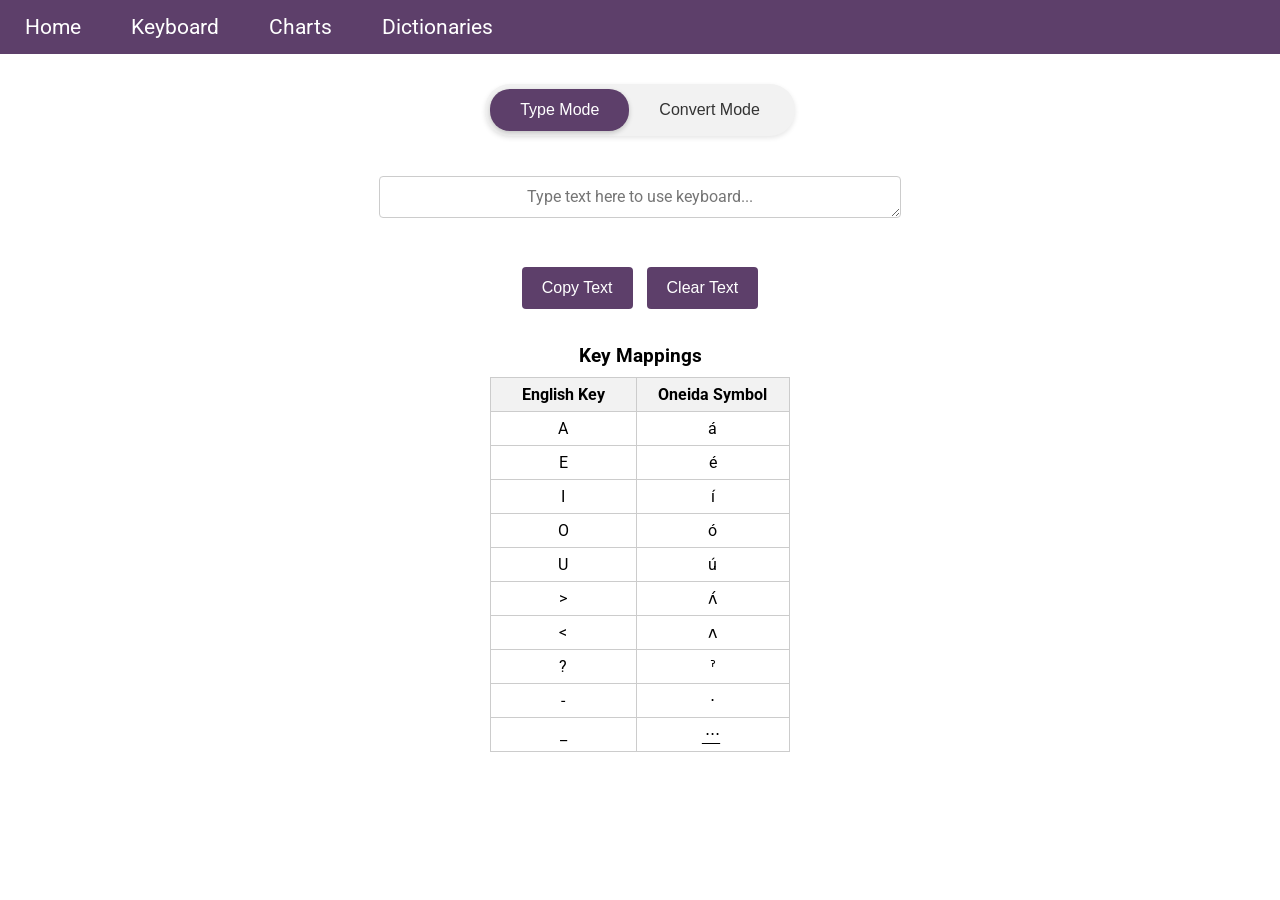
==== keyboard.html @ 511430b6 "Add additional character mappings in keyboard.html" ====
<!DOCTYPE html>
<html lang="en">
<head>
    <meta charset="UTF-8">
    <meta name="viewport" content="width=device-width, initial-scale=1.0">
    <title>Oneida Language Keyboard</title>
    <link href="https://fonts.googleapis.com/css2?family=Roboto:wght@400;700&display=swap" rel="stylesheet">
    <link rel="icon" type="image/x-icon" href="favicon.ico">
    <style>
        html, body {
            margin: 0;
            padding: 0;
            box-sizing: border-box;
        }

        body {
            font-family: "Roboto", sans-serif;
            font-weight: 400;
            font-style: normal;
        }

        #container {
            text-align: center;
            margin: 20px auto;
            padding: 10px;
            max-width: 90%;
            justify-content: center;
        }
        
        #textInput {
            width: 90%;
            max-width: 500px;
            padding: 10px;
            margin-top: 10px;
            margin-left: 10px;
            margin-right: 10px;
            font-size: 1em;
            border: 1px solid #ccc;
            border-radius: 4px;
            text-align: center;
            word-wrap: break-word;
            resize: vertical;
            height: 20px;
            min-height: 20px;
            max-height: 60px;
            font-family: "Roboto", sans-serif;
        }

        #copyButton, #clearTextBtn {
            padding: 12px 20px;
            font-size: 1em;
            background-color: #5D3F6A;
            color: white;
            border: none;
            border-radius: 4px;
            cursor: pointer;
            transition: background-color 0.3s;
            margin: 5px;
        }

        #copyButton:hover, #clearTextBtn:hover {
            background-color: #ddd;
            color: black;
        }

        /* Mode Toggle Styles */
        .mode-toggle-container {
            text-align: center;
            margin: 30px auto 20px;
            max-width: 400px;
        }

        .mode-toggle {
            display: inline-flex;
            background-color: #f2f2f2;
            border-radius: 25px;
            padding: 5px;
            box-shadow: 0 2px 5px rgba(0, 0, 0, 0.1);
        }

        .mode-btn {
            padding: 12px 30px;
            font-size: 1em;
            border: none;
            border-radius: 20px;
            cursor: pointer;
            transition: all 0.3s;
            background-color: transparent;
            color: #333;
            font-weight: 500;
        }

        .mode-btn.active {
            background-color: #5D3F6A;
            color: white;
            box-shadow: 0 2px 5px rgba(0, 0, 0, 0.2);
        }

        .mode-btn:hover:not(.active) {
            background-color: #e0e0e0;
        }

        .table-container {
            overflow-x: auto;
            margin: 20px auto;
            max-width: 350px;
        }

        table {
            border-collapse: collapse;
            width: auto;
            max-width: 300px;
            margin: auto;
            font-size: 1em;
        }

        th, td {
            border: 1px solid #ccc;
            padding: 7px;
            text-align: center;
            overflow: hidden;
            white-space: nowrap;
            width: 150px;
            max-width: 300px;
        }

        th {
            background-color: #f2f2f2;
        }

        caption {
            font-weight: bold;
            font-size: 1.2em;
            margin-bottom: 10px;
        }

        .navbar {
            background-color: #5D3F6A;
            display: flex;
            flex-wrap: wrap;
            justify-content: left;
            text-align: center;
        }

        .navbar a {
            font-size: 1.3em;
            color: white;
            text-decoration: none;
            padding: 15px 25px;
            text-align: left;
        }

        .navbar a:hover {
            background-color: #ddd;
            color: black;
        }

        .dropdown {
            position: relative;
            display: flex;
            flex-wrap: wrap;
            justify-content: center;
        }   
        
        .dropdown-content {
            display: none;
            position: absolute;
            background-color: #f9f9f9;
            min-width: 100px;
            box-shadow: 0px 8px 16px rgba(0, 0, 0, 0.2);
            z-index: 1;
            top: 100%;
            left: 0;
        }
        
        .dropdown-content.show {
            display: block;
        }

        .dropdown:hover .dropdown-content {
            display: block;
        }
        
        .dropdown:hover > a {
            background-color: #ddd;
            color: black;
        }

        .dropdown-content a {
            color: black;
            padding: 12px 16px;
            text-decoration: none;
            display: block;
        }

        #copyMessage, #clearMessage {
            position: fixed;
            top: 50%;
            left: 50%;
            transform: translate(-50%, -50%);
            background-color: rgba(0, 0, 0, 0.8);
            color: white;
            padding: 10px 20px;
            border-radius: 5px;
            font-weight: bold;
            text-align: center;
            opacity: 0;
            transition: opacity 1s ease-in-out;
            z-index: 1000;
        }

        @media (max-width: 768px) {
            .navbar {
                justify-content: center;
            }
            
            .navbar a {
                font-size: 1.1em;
                padding: 10px 20px;
            }
            
            #textInput {
                font-size: 0.8em;
                padding: 8px;
            }

            #copyButton, #clearTextBtn {
                font-size: 0.8em;
                padding: 10px 15px;
            }

            .mode-btn {
                padding: 10px 20px;
                font-size: 0.9em;
            }

            table th, table td {
                font-size: 0.8em;
            }
            
            caption {
                font-size: 1em;
            }
        }

        @media (max-width: 480px) {
            .navbar {
                justify-content: center;
            }
            
            .navbar a {
                font-size: 0.8em;
                padding: 10px 20px;
            }

            #textInput {
                font-size: .6em;
                padding: 8px;
            }

            #copyButton, #clearTextBtn {
                font-size: 0.6em;
                padding: 8px 12px;
            }

            .mode-btn {
                padding: 8px 15px;
                font-size: 0.8em;
            }

            table th, table td {
                font-size: 0.6em;
            }
            
            caption {
                font-size: 0.8em;
            }
        }
    </style>
</head>
<body>
    <div class="navbar">
        <a href="index.html">Home</a>
        <a href="keyboard.html">Keyboard</a>
        <div class="dropdown">
            <a>Charts</a>
            <div class="dropdown-content">
                <a href="possessives.html">Possessives</a>
                <a href="pronouns.html">Pronouns</a>
                <a href="transitives.html">Transitives</a>
            </div>
        </div>
        <div class="dropdown">
            <a>Dictionaries</a>
            <div class="dropdown-content">
                <a href="nouns.html">Nouns</a>
                <a href="particles.html">Particles</a>
            </div>
        </div>
    </div>

    <!-- Mode Toggle -->
    <div class="mode-toggle-container">
        <div class="mode-toggle">
            <button class="mode-btn active" id="typeModeBtn">Type Mode</button>
            <button class="mode-btn" id="convertModeBtn">Convert Mode</button>
        </div>
    </div>

    <div id="container">
        <textarea id="textInput" rows="4" spellcheck="false" autocapitalize="off" autocomplete="off" autocorrect="off" placeholder="Type here using the Unicode keyboard..."></textarea>
    </div>
    <div id="container">
        <button id="copyButton">Copy Text</button>
        <button id="clearTextBtn">Clear Text</button>
    </div>
    <div id="copyMessage">Text copied!</div>
    <div id="clearMessage">Text cleared!</div>
    
    <div class="table-container">
        <table id="keyMappings">
            <caption>Key Mappings</caption>
            <thead>
                <tr>
                    <th>English Key</th>
                    <th>Oneida Symbol</th>
                </tr>
            </thead>
            <tbody id="mappingsBody">
                <!-- Mappings will be inserted here by JavaScript -->
            </tbody>
        </table>
    </div>

    <script>
    // Mode state
    let currentMode = 'type'; // 'type' or 'convert'

    // Type Mode mappings (Unicode Keyboard) - Updated with combining accents
    const typeModeMap = {
        'A': 'á', 
        'E': 'é', 
        'I': 'í', 
        'O': 'ó', 
        'U': 'ú',
        '<': 'ʌ', 
        '>': 'ʌ\u0301',  // ʌ + combining acute accent
        '?': 'ˀ', 
        '-': '⋅',
        'H': 'h', 
        'K': 'k', 
        'L': 'l', 
        'N': 'n', 
        'S': 's', 
        'T': 't',
        'W': 'w', 
        'Y': 'y',
        '1': 'Á',
        '2': 'É',
        '3': 'Í',
        '4': 'Ó',
        '5': 'Ú',
        '6': 'Ʌ\u0301',  // Ʌ + combining acute accent
        '7': 'Ʌ'
    };

    // Convert Mode mappings (Font Converter)
    const convertModeMap = {
        '@': 'á', 
        '#': 'é', 
        '$': 'í', 
        '%': 'ó', 
        '&': 'ú',
        '<': 'ʌ', 
        '^': 'ʌ\u0301',
        'Á': 'á', 
        'É': 'é', 
        'Í': 'í', 
        'Ó': 'ó', 
        'Ú': 'ú',
        'Ʌ\u0301': 'ʌ\u0301',
        '>': 'ˀ', 
        '=': '⋅',
        'H': 'h', 'K': 'k', 'L': 'l', 'N': 'n', 'S': 's', 'T': 't',
        'W': 'w', 'Y': 'y', 'A': 'a', 'E': 'e', 'I': 'i', 'O': 'o', 'U': 'u', 'Ʌ': 'ʌ'
    };

    // Allowed characters for Type mode - Updated with combining marks
    const typeModeAllowedChars = new Set([
        'A', 'á', 'E', 'é', 'I', 'í', 'O', 'ó', 'U', 'ú', 
        'H', 'h', 'K', 'k', 'L', 'l', 'N', 'n', 'S', 's', 'T', 't', 'W', 'w', 'Y', 'y',
        '<', 'ʌ', '>', '?', 'ˀ', '-', '⋅',
        '1', 'Á', '2', 'É', '3', 'Í', '4', 'Ó', '5', 'Ú', '6', 'Ʌ', '7',
        ' ', '\n', '_', '\u0332', '\u0301',  // combining underline and accent
        'a', 'e', 'i', 'o', 'u'
    ]);

    // Allowed characters for Convert mode
    const convertModeAllowedChars = new Set([
        '@', 'á', '#', 'é', '$', 'í', '%', 'ó', '&', 'ú', 'H', 'K', 'L', 'N', 'S', 'T', 'W', 'Y', 
        '<', 'ʌ', '>', 'ʌ́', '^', 'ˀ', '=', '⋅',
        'a', 'e', 'i', 'o', 'u', ' ', '\n', '\u0332', '\u0301'
    ]);

    // Display mappings for the table
    const typeModeDisplay = [
        ['A', 'á'], ['E', 'é'], ['I', 'í'], ['O', 'ó'], ['U', 'ú'],
        ['>', 'ʌ́'], ['<', 'ʌ'], ['?', 'ˀ'], ['-', '⋅'], ['_', '⋅̲⋅̲⋅̲']
    ];

    const convertModeDisplay = [
        ['@', 'á'], ['#', 'é'], ['$', 'í'], ['%', 'ó'], ['&', 'ú'],
        ['^', 'ʌ́'], ['<', 'ʌ'], ['>', 'ˀ'], ['=', '⋅']
    ];

    function updateMappingsTable(mappings) {
        const tbody = document.getElementById('mappingsBody');
        tbody.innerHTML = '';
        mappings.forEach(([key, symbol]) => {
            const row = document.createElement('tr');
            row.innerHTML = `<td>${key}</td><td>${symbol}</td>`;
            tbody.appendChild(row);
        });
    }

    // Type Mode conversion with proper underline handling
    function convertToIPATypeMode(text) {
        let result = '';
        for (let i = 0; i < text.length; i++) {
            const char = text[i];
            
            if (char === '_') {
                // Check the last 2 characters to see if we have an accented character
                if (result.length >= 2) {
                    const lastChar = result[result.length - 1];
                    const secondLast = result[result.length - 2];
                    
                    // Check if last char is an acute accent (combining mark)
                    if (lastChar === '\u0301') {
                        // Check if already underlined
                        if (result.length >= 3 && result[result.length - 2] === '\u0332') {
                            continue;
                        }
                        // Add underline between base char and accent
                        result = result.slice(0, -2) + secondLast + '\u0332' + '\u0301';
                        continue;
                    }
                    // Check if already underlined (no accent)
                    else if (lastChar === '\u0332') {
                        continue;
                    }
                    // Regular character, just add underline
                    else {
                        result = result.slice(0, -1) + lastChar + '\u0332';
                        continue;
                    }
                } else if (result.length === 1) {
                    const lastChar = result[result.length - 1];
                    result = result.slice(0, -1) + lastChar + '\u0332';
                    continue;
                }
            }
            
            let convertedChar = typeModeMap[char] || char;
            result += convertedChar;
        }
        return result;
    }

    // Convert Mode conversion
    function convertToIPAConvertMode(text) {
        let result = '';
        for (let i = 0; i < text.length; i++) {
            const char = text[i];
            if (char === '_') {
                if (result.length > 0) {
                    let lastChar = result[result.length - 1];
                    result = result.slice(0, -1) + lastChar + '\u0332';
                }
                continue;
            }
            let convertedChar = convertModeMap[char] || char;
            result += convertedChar;
        }
        return result;
    }

    function setMode(mode) {
        currentMode = mode;
        const textInput = document.getElementById('textInput');
        const typeModeBtn = document.getElementById('typeModeBtn');
        const convertModeBtn = document.getElementById('convertModeBtn');

        if (mode === 'type') {
            typeModeBtn.classList.add('active');
            convertModeBtn.classList.remove('active');
            textInput.placeholder = 'Type text here to use keyboard...';
            updateMappingsTable(typeModeDisplay);
        } else {
            convertModeBtn.classList.add('active');
            typeModeBtn.classList.remove('active');
            textInput.placeholder = 'Paste font text here to convert...';
            updateMappingsTable(convertModeDisplay);
        }

        // Clear the text input when switching modes
        textInput.value = '';
    }

    document.getElementById('textInput').addEventListener('input', function(e) {
        const value = e.target.value;
        let converted;

        if (currentMode === 'type') {
            // Filter and convert for type mode
            const filtered = value.split('').filter(char => 
                typeModeAllowedChars.has(char.toUpperCase()) || typeModeAllowedChars.has(char)
            ).join('');
            converted = convertToIPATypeMode(filtered);
        } else {
            // Filter and convert for convert mode
            const filtered = value.split('').filter(char => 
                convertModeAllowedChars.has(char.toUpperCase()) || convertModeAllowedChars.has(char)
            ).join('');
            converted = convertToIPAConvertMode(filtered);
        }

        e.target.value = converted;
    });

    function copyToClipboard() {
        const input = document.getElementById('textInput');
        input.select();
        input.setSelectionRange(0, 99999);
        navigator.clipboard.writeText(input.value).then(() => {
            const copyMessage = document.getElementById('copyMessage');
            copyMessage.style.display = 'block';
            copyMessage.style.opacity = '1';
            setTimeout(() => {
                copyMessage.style.opacity = '0';
                setTimeout(() => {
                    copyMessage.style.display = 'none';
                }, 1000);
            }, 2000);
        });
    }

    document.getElementById('copyButton').addEventListener('click', copyToClipboard);
    
    document.getElementById('clearTextBtn').addEventListener('click', function() {
        document.getElementById('textInput').value = '';
        
        const clearMessage = document.getElementById('clearMessage');
        clearMessage.style.display = 'block';
        clearMessage.style.opacity = '1';
        
        setTimeout(() => {
            clearMessage.style.opacity = '0';
            setTimeout(() => {
                clearMessage.style.display = 'none';
            }, 1000);
        }, 2000);
    });

    document.getElementById('typeModeBtn').addEventListener('click', () => setMode('type'));
    document.getElementById('convertModeBtn').addEventListener('click', () => setMode('convert'));
    
    document.addEventListener('DOMContentLoaded', () => {
        // Initialize with type mode
        setMode('type');

        const dropdowns = document.querySelectorAll('.dropdown');
        dropdowns.forEach(dropdown => {
            const toggle = dropdown.querySelector('a');
            const dropdownContent = dropdown.querySelector('.dropdown-content');

            toggle.addEventListener('click', (e) => {
                e.preventDefault();
                dropdownContent.classList.toggle('show');
            });

            document.addEventListener('click', (event) => {
                if (!dropdown.contains(event.target)) {
                    dropdownContent.classList.remove('show');
                }
            });
        });
    });
    </script>
</body>
</html>
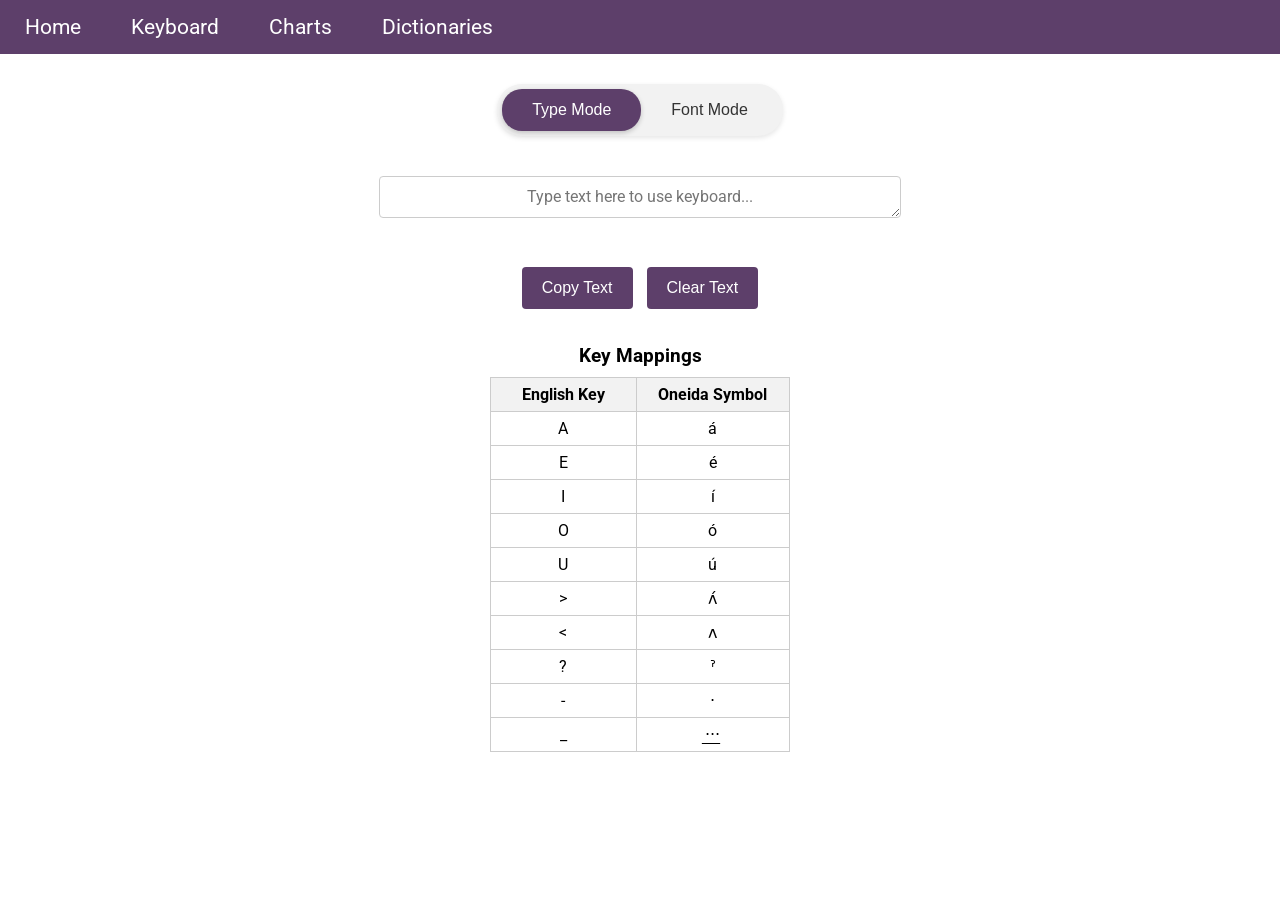
==== commit defd7085: "Added Vowels to font mode" ====
--- a/keyboard.html
+++ b/keyboard.html
@@ -303,7 +303,7 @@
     <div class="mode-toggle-container">
         <div class="mode-toggle">
             <button class="mode-btn active" id="typeModeBtn">Type Mode</button>
-            <button class="mode-btn" id="convertModeBtn">Convert Mode</button>
+            <button class="mode-btn" id="convertModeBtn">Font Mode</button>
         </div>
     </div>
 
@@ -397,8 +397,8 @@
 
     // Allowed characters for Convert mode
     const convertModeAllowedChars = new Set([
-        '@', 'á', '#', 'é', '$', 'í', '%', 'ó', '&', 'ú', 'H', 'K', 'L', 'N', 'S', 'T', 'W', 'Y', 
-        '<', 'ʌ', '>', 'ʌ́', '^', 'ˀ', '=', '⋅',
+        '@', 'á', '#', 'é', '$', 'í', '%', 'ó', '&', 'ú', 'H', 'K', 'L', 'N', 'S', 'T', 'W', 'Y', 'A', 'E', 'I', 'O', 'U', 
+        '<', 'ʌ', '>', 'ʌ́', '^', 'ˀ', '=', '⋅', 'Á', 'É', 'Í', 'Ó', 'Ú', 'Ʌ\u0301',
         'a', 'e', 'i', 'o', 'u', ' ', '\n', '\u0332', '\u0301'
     ]);
 
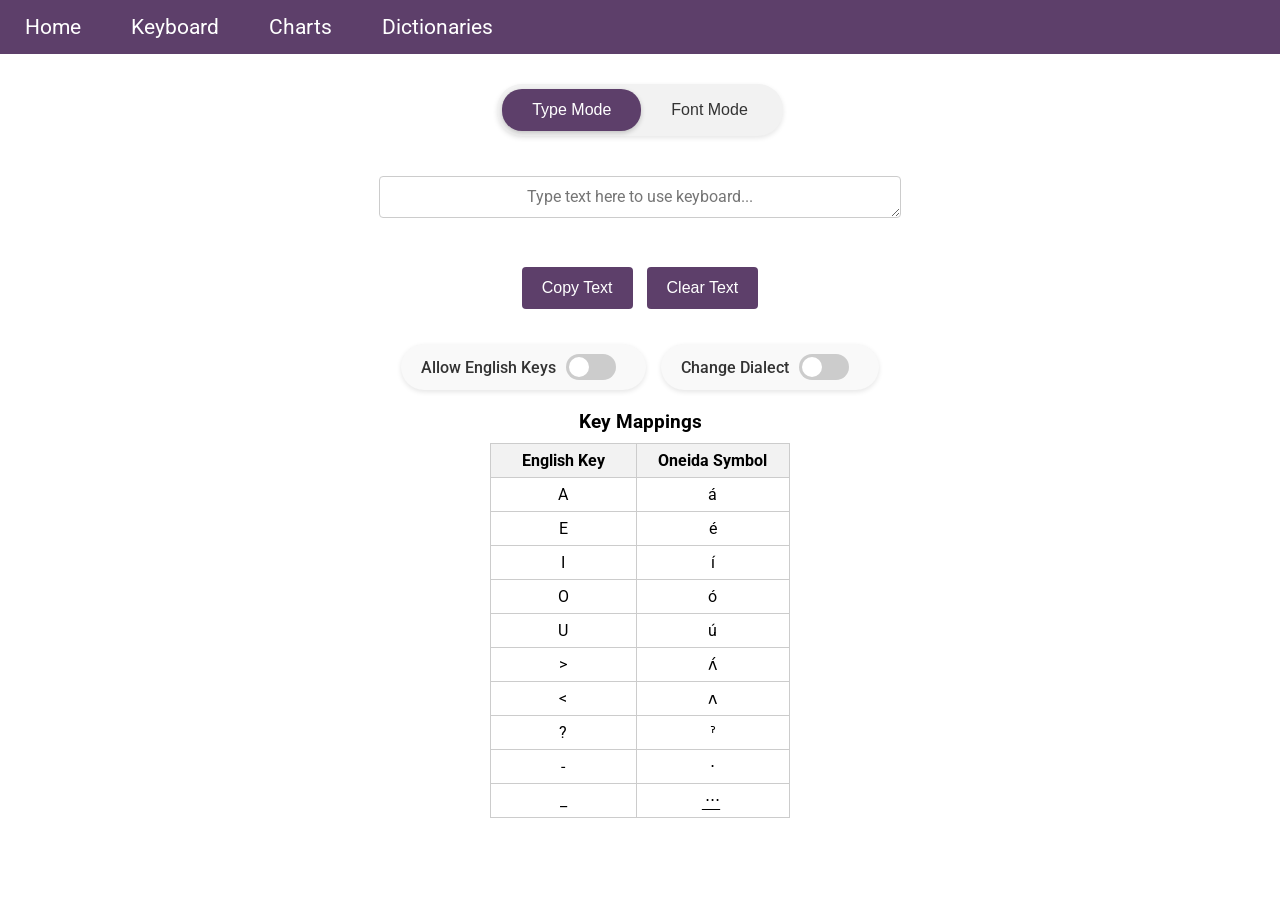
==== commit 054fc058: "Implement option toggles for keyboard settings Added option toggles for allowing English keys and ch" ====
--- a/keyboard.html
+++ b/keyboard.html
@@ -100,6 +100,82 @@
             background-color: #e0e0e0;
         }
 
+        /* Option Toggles Styles */
+        .options-container {
+            text-align: center;
+            margin: 20px auto;
+            max-width: 600px;
+            display: flex;
+            flex-wrap: wrap;
+            justify-content: center;
+            gap: 15px;
+        }
+
+        .toggle-option {
+            display: flex;
+            align-items: center;
+            background-color: #f9f9f9;
+            padding: 10px 20px;
+            border-radius: 25px;
+            box-shadow: 0 2px 5px rgba(0, 0, 0, 0.1);
+            transition: all 0.3s;
+        }
+
+        .toggle-option:hover {
+            box-shadow: 0 3px 8px rgba(0, 0, 0, 0.15);
+        }
+
+        .toggle-option label {
+            margin-right: 10px;
+            font-weight: 500;
+            color: #333;
+            cursor: pointer;
+        }
+
+        .toggle-switch {
+            position: relative;
+            width: 50px;
+            height: 26px;
+            cursor: pointer;
+        }
+
+        .toggle-switch input {
+            opacity: 0;
+            width: 0;
+            height: 0;
+        }
+
+        .toggle-slider {
+            position: absolute;
+            top: 0;
+            left: 0;
+            right: 0;
+            bottom: 0;
+            background-color: #ccc;
+            transition: 0.3s;
+            border-radius: 26px;
+        }
+
+        .toggle-slider:before {
+            position: absolute;
+            content: "";
+            height: 20px;
+            width: 20px;
+            left: 3px;
+            bottom: 3px;
+            background-color: white;
+            transition: 0.3s;
+            border-radius: 50%;
+        }
+
+        .toggle-switch input:checked + .toggle-slider {
+            background-color: #5D3F6A;
+        }
+
+        .toggle-switch input:checked + .toggle-slider:before {
+            transform: translateX(24px);
+        }
+
         .table-container {
             overflow-x: auto;
             margin: 20px auto;
@@ -234,6 +310,14 @@
                 font-size: 0.9em;
             }
 
+            .toggle-option {
+                padding: 8px 15px;
+            }
+
+            .toggle-option label {
+                font-size: 0.9em;
+            }
+
             table th, table td {
                 font-size: 0.8em;
             }
@@ -266,6 +350,29 @@
             .mode-btn {
                 padding: 8px 15px;
                 font-size: 0.8em;
+            }
+
+            .toggle-option {
+                padding: 6px 12px;
+            }
+
+            .toggle-option label {
+                font-size: 0.8em;
+                margin-right: 8px;
+            }
+
+            .toggle-switch {
+                width: 40px;
+                height: 22px;
+            }
+
+            .toggle-slider:before {
+                height: 16px;
+                width: 16px;
+            }
+
+            .toggle-switch input:checked + .toggle-slider:before {
+                transform: translateX(18px);
             }
 
             table th, table td {
@@ -317,6 +424,24 @@
     <div id="copyMessage">Text copied!</div>
     <div id="clearMessage">Text cleared!</div>
     
+    <!-- Option Toggles -->
+    <div class="options-container">
+        <div class="toggle-option">
+            <label for="allowEnglishToggle">Allow English Keys</label>
+            <label class="toggle-switch">
+                <input type="checkbox" id="allowEnglishToggle">
+                <span class="toggle-slider"></span>
+            </label>
+        </div>
+        <div class="toggle-option">
+            <label for="dialectToggle">Change Dialect</label>
+            <label class="toggle-switch">
+                <input type="checkbox" id="dialectToggle">
+                <span class="toggle-slider"></span>
+            </label>
+        </div>
+    </div>
+
     <div class="table-container">
         <table id="keyMappings">
             <caption>Key Mappings</caption>
@@ -334,7 +459,9 @@
 
     <script>
     // Mode state
-    let currentMode = 'type'; // 'type' or 'convert'
+    let currentMode = 'type';
+    let allowEnglish = false;
+    let alternateDialect = false;
 
     // Type Mode mappings (Unicode Keyboard) - Updated with combining accents
     const typeModeMap = {
@@ -344,7 +471,7 @@
         'O': 'ó', 
         'U': 'ú',
         '<': 'ʌ', 
-        '>': 'ʌ\u0301',  // ʌ + combining acute accent
+        '>': 'ʌ\u0301',
         '?': 'ˀ', 
         '-': '⋅',
         'H': 'h', 
@@ -360,7 +487,7 @@
         '3': 'Í',
         '4': 'Ó',
         '5': 'Ú',
-        '6': 'Ʌ\u0301',  // Ʌ + combining acute accent
+        '6': 'Ʌ\u0301',
         '7': 'Ʌ'
     };
 
@@ -385,42 +512,85 @@
         'W': 'w', 'Y': 'y', 'A': 'a', 'E': 'e', 'I': 'i', 'O': 'o', 'U': 'u', 'Ʌ': 'ʌ'
     };
 
-    // Allowed characters for Type mode - Updated with combining marks
-    const typeModeAllowedChars = new Set([
+    // Base allowed characters for Type mode
+    const typeModeBaseChars = new Set([
         'A', 'á', 'E', 'é', 'I', 'í', 'O', 'ó', 'U', 'ú', 
         'H', 'h', 'K', 'k', 'L', 'l', 'N', 'n', 'S', 's', 'T', 't', 'W', 'w', 'Y', 'y',
         '<', 'ʌ', '>', '?', 'ˀ', '-', '⋅',
         '1', 'Á', '2', 'É', '3', 'Í', '4', 'Ó', '5', 'Ú', '6', 'Ʌ', '7',
-        ' ', '\n', '_', '\u0332', '\u0301',  // combining underline and accent
-        'a', 'e', 'i', 'o', 'u'
+        ' ', '\n', '_', '\u0332', '\u0301',
+        'a', 'e', 'i', 'o', 'u', "'", ':'
     ]);
 
-    // Allowed characters for Convert mode
-    const convertModeAllowedChars = new Set([
+    // Base allowed characters for Convert mode
+    const convertModeBaseChars = new Set([
         '@', 'á', '#', 'é', '$', 'í', '%', 'ó', '&', 'ú', 'H', 'K', 'L', 'N', 'S', 'T', 'W', 'Y', 'A', 'E', 'I', 'O', 'U', 
         '<', 'ʌ', '>', 'ʌ́', '^', 'ˀ', '=', '⋅', 'Á', 'É', 'Í', 'Ó', 'Ú', 'Ʌ\u0301',
-        'a', 'e', 'i', 'o', 'u', ' ', '\n', '\u0332', '\u0301'
+        'a', 'e', 'i', 'o', 'u', ' ', '\n', '\u0332', '\u0301', "'", ':'
     ]);
 
-    // Display mappings for the table
-    const typeModeDisplay = [
+    // English characters to add when English mode is enabled (no capitals except special cases)
+    const englishChars = new Set([
+        'b', 'c', 'd', 'f', 'g', 'j', 'm', 'p', 'q', 'r', 'v', 'x', 'z',
+        'B', 'C', 'D', 'F', 'G', 'J', 'M', 'P', 'Q', 'R', 'V', 'X', 'Z',
+        '0', '1', '2', '3', '4', '5', '6', '7', '8', '9',
+        '!', '@', '#', '$', '%', '^', '&', '*', '(', ')', '[', ']', '{', '}',
+        ',', '.', ';', ':', '?', '/', '\\', '|', '~', '`', '+', '=', '"', "'"
+    ]);
+
+    function getAllowedChars() {
+        const baseChars = currentMode === 'type' ? typeModeBaseChars : convertModeBaseChars;
+        if (allowEnglish) {
+            return new Set([...baseChars, ...englishChars]);
+        }
+        return baseChars;
+    }
+
+    // Display mappings for the table (standard dialect)
+    const typeModeDisplayStandard = [
         ['A', 'á'], ['E', 'é'], ['I', 'í'], ['O', 'ó'], ['U', 'ú'],
         ['>', 'ʌ́'], ['<', 'ʌ'], ['?', 'ˀ'], ['-', '⋅'], ['_', '⋅̲⋅̲⋅̲']
     ];
 
-    const convertModeDisplay = [
+    const convertModeDisplayStandard = [
         ['@', 'á'], ['#', 'é'], ['$', 'í'], ['%', 'ó'], ['&', 'ú'],
         ['^', 'ʌ́'], ['<', 'ʌ'], ['>', 'ˀ'], ['=', '⋅']
     ];
 
-    function updateMappingsTable(mappings) {
+    // Display mappings for the table (alternate dialect)
+    const typeModeDisplayAlternate = [
+        ['A', 'á'], ['E', 'é'], ['I', 'í'], ['O', 'ó'], ['U', 'ú'],
+        ['>', 'ʌ́'], ['<', 'ʌ'], ['?', "'"], ['-', ':'], ['_', '⋅̲⋅̲⋅̲']
+    ];
+
+    const convertModeDisplayAlternate = [
+        ['@', 'á'], ['#', 'é'], ['$', 'í'], ['%', 'ó'], ['&', 'ú'],
+        ['^', 'ʌ́'], ['<', 'ʌ'], ['>', "'"], ['=', ':']
+    ];
+
+    function updateMappingsTable() {
         const tbody = document.getElementById('mappingsBody');
         tbody.innerHTML = '';
+        
+        let mappings;
+        if (currentMode === 'type') {
+            mappings = alternateDialect ? typeModeDisplayAlternate : typeModeDisplayStandard;
+        } else {
+            mappings = alternateDialect ? convertModeDisplayAlternate : convertModeDisplayStandard;
+        }
+        
         mappings.forEach(([key, symbol]) => {
             const row = document.createElement('tr');
             row.innerHTML = `<td>${key}</td><td>${symbol}</td>`;
             tbody.appendChild(row);
         });
+    }
+
+    function applyDialectConversion(text) {
+        if (!alternateDialect) return text;
+        
+        // Replace glottal and raised dot with apostrophe and colon
+        return text.replace(/ˀ/g, "'").replace(/⋅/g, ':');
     }
 
     // Type Mode conversion with proper underline handling
@@ -430,26 +600,20 @@
             const char = text[i];
             
             if (char === '_') {
-                // Check the last 2 characters to see if we have an accented character
                 if (result.length >= 2) {
                     const lastChar = result[result.length - 1];
                     const secondLast = result[result.length - 2];
                     
-                    // Check if last char is an acute accent (combining mark)
                     if (lastChar === '\u0301') {
-                        // Check if already underlined
                         if (result.length >= 3 && result[result.length - 2] === '\u0332') {
                             continue;
                         }
-                        // Add underline between base char and accent
                         result = result.slice(0, -2) + secondLast + '\u0332' + '\u0301';
                         continue;
                     }
-                    // Check if already underlined (no accent)
                     else if (lastChar === '\u0332') {
                         continue;
                     }
-                    // Regular character, just add underline
                     else {
                         result = result.slice(0, -1) + lastChar + '\u0332';
                         continue;
@@ -464,7 +628,8 @@
             let convertedChar = typeModeMap[char] || char;
             result += convertedChar;
         }
-        return result;
+        
+        return applyDialectConversion(result);
     }
 
     // Convert Mode conversion
@@ -482,7 +647,8 @@
             let convertedChar = convertModeMap[char] || char;
             result += convertedChar;
         }
-        return result;
+        
+        return applyDialectConversion(result);
     }
 
     function setMode(mode) {
@@ -495,32 +661,29 @@
             typeModeBtn.classList.add('active');
             convertModeBtn.classList.remove('active');
             textInput.placeholder = 'Type text here to use keyboard...';
-            updateMappingsTable(typeModeDisplay);
         } else {
             convertModeBtn.classList.add('active');
             typeModeBtn.classList.remove('active');
             textInput.placeholder = 'Paste font text here to convert...';
-            updateMappingsTable(convertModeDisplay);
-        }
-
-        // Clear the text input when switching modes
+        }
+
+        updateMappingsTable();
         textInput.value = '';
     }
 
     document.getElementById('textInput').addEventListener('input', function(e) {
         const value = e.target.value;
+        const allowedChars = getAllowedChars();
         let converted;
 
         if (currentMode === 'type') {
-            // Filter and convert for type mode
             const filtered = value.split('').filter(char => 
-                typeModeAllowedChars.has(char.toUpperCase()) || typeModeAllowedChars.has(char)
+                allowedChars.has(char.toUpperCase()) || allowedChars.has(char)
             ).join('');
             converted = convertToIPATypeMode(filtered);
         } else {
-            // Filter and convert for convert mode
             const filtered = value.split('').filter(char => 
-                convertModeAllowedChars.has(char.toUpperCase()) || convertModeAllowedChars.has(char)
+                allowedChars.has(char.toUpperCase()) || allowedChars.has(char)
             ).join('');
             converted = convertToIPAConvertMode(filtered);
         }
@@ -565,8 +728,24 @@
     document.getElementById('typeModeBtn').addEventListener('click', () => setMode('type'));
     document.getElementById('convertModeBtn').addEventListener('click', () => setMode('convert'));
     
+    // Toggle handlers
+    document.getElementById('allowEnglishToggle').addEventListener('change', function(e) {
+        allowEnglish = e.target.checked;
+    });
+
+    document.getElementById('dialectToggle').addEventListener('change', function(e) {
+        alternateDialect = e.target.checked;
+        updateMappingsTable();
+        
+        // Reprocess current text
+        const textInput = document.getElementById('textInput');
+        const currentText = textInput.value;
+        textInput.value = '';
+        textInput.value = currentText;
+        textInput.dispatchEvent(new Event('input'));
+    });
+    
     document.addEventListener('DOMContentLoaded', () => {
-        // Initialize with type mode
         setMode('type');
 
         const dropdowns = document.querySelectorAll('.dropdown');
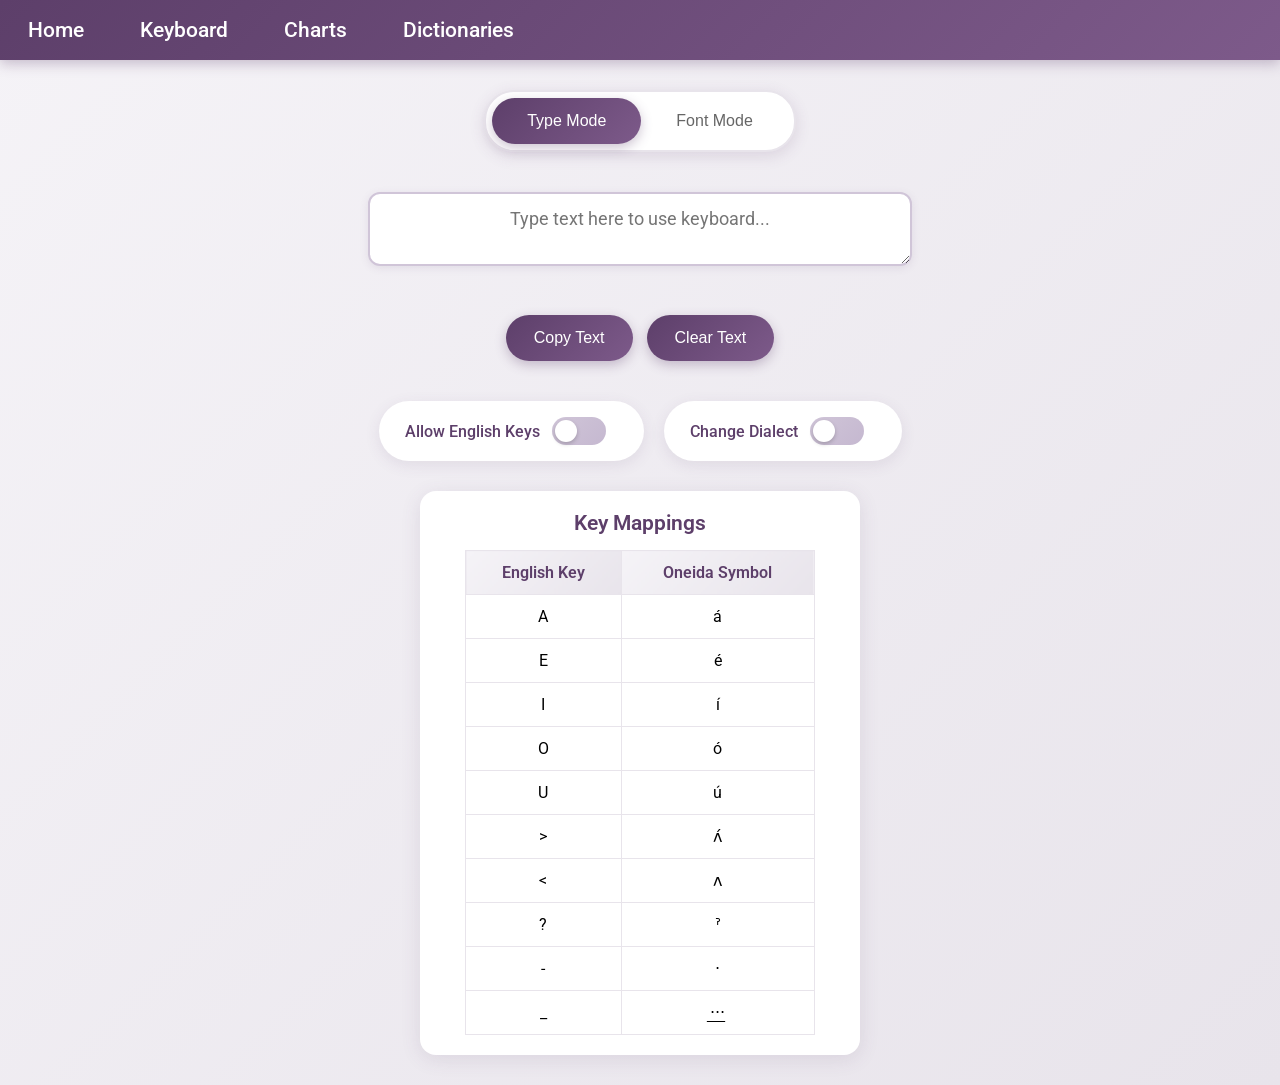
==== commit 8902c3c0: "Refactor styles in keyboard.html for improved UI Updated styles for various elements including input" ====
--- a/keyboard.html
+++ b/keyboard.html
@@ -17,6 +17,8 @@
             font-family: "Roboto", sans-serif;
             font-weight: 400;
             font-style: normal;
+            background: linear-gradient(135deg, #f5f3f7 0%, #e8e4eb 100%);
+            min-height: 100vh;
         }
 
         #container {
@@ -30,37 +32,54 @@
         #textInput {
             width: 90%;
             max-width: 500px;
-            padding: 10px;
+            padding: 15px 20px;
             margin-top: 10px;
             margin-left: 10px;
             margin-right: 10px;
-            font-size: 1em;
-            border: 1px solid #ccc;
-            border-radius: 4px;
+            font-size: 1.1em;
+            border: 2px solid #d0c5d8;
+            border-radius: 12px;
             text-align: center;
             word-wrap: break-word;
             resize: vertical;
-            height: 20px;
-            min-height: 20px;
-            max-height: 60px;
+            height: 40px;
+            min-height: 40px;
+            max-height: 100px;
             font-family: "Roboto", sans-serif;
+            background: white;
+            box-shadow: 0 2px 8px rgba(93, 63, 106, 0.1);
+            transition: all 0.3s ease;
+        }
+
+        #textInput:focus {
+            outline: none;
+            border-color: #5D3F6A;
+            box-shadow: 0 4px 12px rgba(93, 63, 106, 0.2);
         }
 
         #copyButton, #clearTextBtn {
-            padding: 12px 20px;
+            padding: 14px 28px;
             font-size: 1em;
-            background-color: #5D3F6A;
+            background: linear-gradient(135deg, #5D3F6A 0%, #7d5a8a 100%);
             color: white;
             border: none;
-            border-radius: 4px;
+            border-radius: 25px;
             cursor: pointer;
-            transition: background-color 0.3s;
+            transition: all 0.3s ease;
             margin: 5px;
+            font-weight: 500;
+            box-shadow: 0 4px 12px rgba(93, 63, 106, 0.3);
         }
 
         #copyButton:hover, #clearTextBtn:hover {
-            background-color: #ddd;
-            color: black;
+            background: linear-gradient(135deg, #7d5a8a 0%, #5D3F6A 100%);
+            transform: translateY(-2px);
+            box-shadow: 0 6px 16px rgba(93, 63, 106, 0.4);
+        }
+
+        #copyButton:active, #clearTextBtn:active {
+            transform: translateY(0);
+            box-shadow: 0 2px 8px rgba(93, 63, 106, 0.3);
         }
 
         /* Mode Toggle Styles */
@@ -72,70 +91,76 @@
 
         .mode-toggle {
             display: inline-flex;
-            background-color: #f2f2f2;
-            border-radius: 25px;
-            padding: 5px;
-            box-shadow: 0 2px 5px rgba(0, 0, 0, 0.1);
+            background: white;
+            border-radius: 30px;
+            padding: 6px;
+            box-shadow: 0 4px 15px rgba(93, 63, 106, 0.15);
+            border: 2px solid #e8e4eb;
         }
 
         .mode-btn {
-            padding: 12px 30px;
+            padding: 14px 35px;
             font-size: 1em;
             border: none;
-            border-radius: 20px;
+            border-radius: 25px;
             cursor: pointer;
-            transition: all 0.3s;
+            transition: all 0.3s ease;
             background-color: transparent;
-            color: #333;
+            color: #666;
             font-weight: 500;
         }
 
         .mode-btn.active {
-            background-color: #5D3F6A;
+            background: linear-gradient(135deg, #5D3F6A 0%, #7d5a8a 100%);
             color: white;
-            box-shadow: 0 2px 5px rgba(0, 0, 0, 0.2);
+            box-shadow: 0 4px 12px rgba(93, 63, 106, 0.3);
         }
 
         .mode-btn:hover:not(.active) {
-            background-color: #e0e0e0;
+            background-color: #f5f3f7;
+            color: #5D3F6A;
         }
 
         /* Option Toggles Styles */
         .options-container {
             text-align: center;
-            margin: 20px auto;
+            margin: 25px auto;
             max-width: 600px;
             display: flex;
             flex-wrap: wrap;
             justify-content: center;
-            gap: 15px;
+            gap: 20px;
         }
 
         .toggle-option {
             display: flex;
             align-items: center;
-            background-color: #f9f9f9;
-            padding: 10px 20px;
-            border-radius: 25px;
-            box-shadow: 0 2px 5px rgba(0, 0, 0, 0.1);
-            transition: all 0.3s;
+            background: white;
+            padding: 14px 24px;
+            border-radius: 30px;
+            box-shadow: 0 4px 15px rgba(93, 63, 106, 0.1);
+            transition: all 0.3s ease;
+            border: 2px solid transparent;
         }
 
         .toggle-option:hover {
-            box-shadow: 0 3px 8px rgba(0, 0, 0, 0.15);
+            box-shadow: 0 6px 20px rgba(93, 63, 106, 0.2);
+            border-color: #e8e4eb;
+            transform: translateY(-2px);
         }
 
         .toggle-option label {
-            margin-right: 10px;
+            margin-right: 12px;
             font-weight: 500;
-            color: #333;
+            color: #5D3F6A;
             cursor: pointer;
+            user-select: none;
         }
 
         .toggle-switch {
             position: relative;
-            width: 50px;
-            height: 26px;
+            width: 54px;
+            height: 28px;
             cursor: pointer;
         }
 
@@ -151,84 +176,97 @@
             left: 0;
             right: 0;
             bottom: 0;
-            background-color: #ccc;
+            background: linear-gradient(135deg, #d0c5d8 0%, #c5b8d0 100%);
             transition: 0.3s;
-            border-radius: 26px;
+            border-radius: 28px;
         }
 
         .toggle-slider:before {
             position: absolute;
             content: "";
-            height: 20px;
-            width: 20px;
+            height: 22px;
+            width: 22px;
             left: 3px;
             bottom: 3px;
-            background-color: white;
+            background: white;
             transition: 0.3s;
             border-radius: 50%;
+            box-shadow: 0 2px 4px rgba(0, 0, 0, 0.2);
         }
 
         .toggle-switch input:checked + .toggle-slider {
-            background-color: #5D3F6A;
+            background: linear-gradient(135deg, #5D3F6A 0%, #7d5a8a 100%);
         }
 
         .toggle-switch input:checked + .toggle-slider:before {
-            transform: translateX(24px);
+            transform: translateX(26px);
         }
 
         .table-container {
             overflow-x: auto;
-            margin: 20px auto;
-            max-width: 350px;
+            margin: 30px auto;
+            max-width: 400px;
+            background: white;
+            border-radius: 16px;
+            padding: 20px;
+            box-shadow: 0 4px 20px rgba(93, 63, 106, 0.12);
         }
 
         table {
             border-collapse: collapse;
-            width: auto;
-            max-width: 300px;
+            width: 100%;
+            max-width: 350px;
             margin: auto;
             font-size: 1em;
         }
 
         th, td {
-            border: 1px solid #ccc;
-            padding: 7px;
+            border: 1px solid #e8e4eb;
+            padding: 12px;
             text-align: center;
             overflow: hidden;
             white-space: nowrap;
-            width: 150px;
-            max-width: 300px;
         }
 
         th {
-            background-color: #f2f2f2;
+            background: linear-gradient(135deg, #f5f3f7 0%, #e8e4eb 100%);
+            color: #5D3F6A;
+            font-weight: 600;
+        }
+
+        td {
+            background: white;
         }
 
         caption {
-            font-weight: bold;
-            font-size: 1.2em;
-            margin-bottom: 10px;
+            font-weight: 600;
+            font-size: 1.3em;
+            margin-bottom: 15px;
+            color: #5D3F6A;
         }
 
         .navbar {
-            background-color: #5D3F6A;
+            background: linear-gradient(135deg, #5D3F6A 0%, #7d5a8a 100%);
             display: flex;
             flex-wrap: wrap;
             justify-content: left;
             text-align: center;
+            box-shadow: 0 4px 12px rgba(93, 63, 106, 0.3);
         }
 
         .navbar a {
             font-size: 1.3em;
             color: white;
             text-decoration: none;
-            padding: 15px 25px;
+            padding: 18px 28px;
             text-align: left;
+            transition: all 0.3s ease;
+            font-weight: 500;
         }
 
         .navbar a:hover {
-            background-color: #ddd;
-            color: black;
+            background-color: rgba(255, 255, 255, 0.15);
+            color: white;
         }
 
         .dropdown {
@@ -258,15 +296,23 @@
         }
         
         .dropdown:hover > a {
-            background-color: #ddd;
-            color: black;
+            background-color: rgba(255, 255, 255, 0.15);
+            color: white;
         }
 
         .dropdown-content a {
-            color: black;
-            padding: 12px 16px;
+            color: #5D3F6A;
+            padding: 14px 18px;
             text-decoration: none;
             display: block;
+            font-weight: 500;
+            transition: all 0.2s ease;
+        }
+
+        .dropdown-content a:hover {
+            background-color: #f5f3f7;
+            color: #5D3F6A;
+            padding-left: 22px;
         }
 
         #copyMessage, #clearMessage {
@@ -274,15 +320,17 @@
             top: 50%;
             left: 50%;
             transform: translate(-50%, -50%);
-            background-color: rgba(0, 0, 0, 0.8);
+            background: linear-gradient(135deg, #5D3F6A 0%, #7d5a8a 100%);
             color: white;
-            padding: 10px 20px;
-            border-radius: 5px;
-            font-weight: bold;
+            padding: 16px 32px;
+            border-radius: 12px;
+            font-weight: 600;
             text-align: center;
             opacity: 0;
-            transition: opacity 1s ease-in-out;
+            transition: opacity 0.3s ease-in-out;
             z-index: 1000;
+            box-shadow: 0 8px 24px rgba(93, 63, 106, 0.4);
+            font-size: 1.1em;
         }
 
         @media (max-width: 768px) {
@@ -560,7 +608,7 @@
     // Display mappings for the table (alternate dialect)
     const typeModeDisplayAlternate = [
         ['A', 'á'], ['E', 'é'], ['I', 'í'], ['O', 'ó'], ['U', 'ú'],
-        ['>', 'ʌ́'], ['<', 'ʌ'], ['?', "'"], ['-', ':'], ['_', '⋅̲⋅̲⋅̲']
+        ['>', 'ʌ́'], ['<', 'ʌ'], ['?', "'"], ['-', ':'], ['_', ':̲:̲:̲']
     ];
 
     const convertModeDisplayAlternate = [
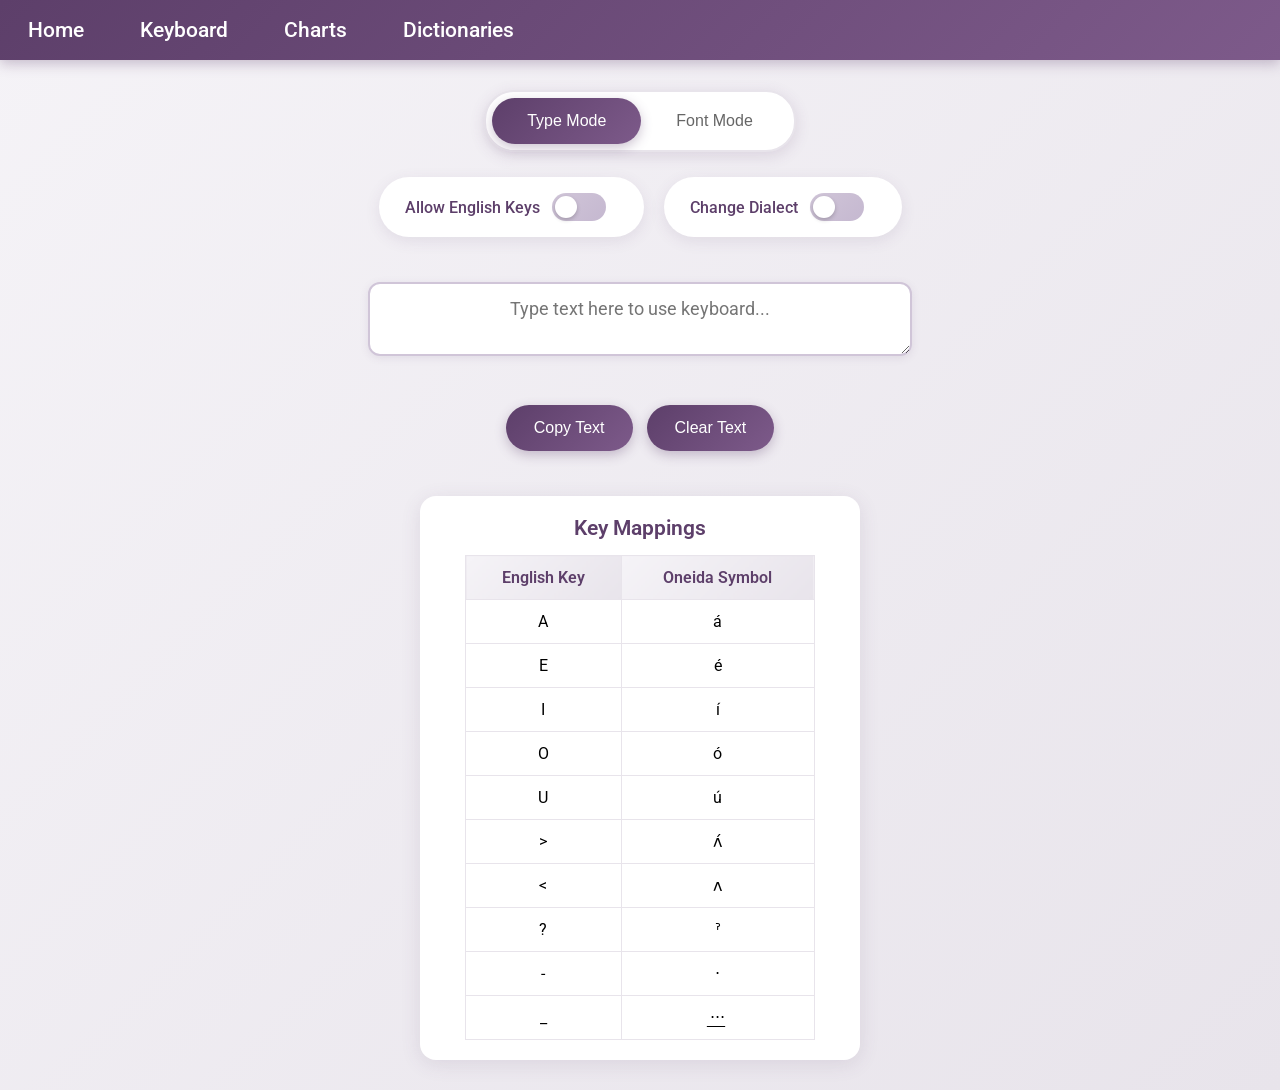
==== commit 96f8c3f2: "Refactor keyboard layout and UI elements" ====
--- a/keyboard.html
+++ b/keyboard.html
@@ -462,17 +462,7 @@
         </div>
     </div>
 
-    <div id="container">
-        <textarea id="textInput" rows="4" spellcheck="false" autocapitalize="off" autocomplete="off" autocorrect="off" placeholder="Type here using the Unicode keyboard..."></textarea>
-    </div>
-    <div id="container">
-        <button id="copyButton">Copy Text</button>
-        <button id="clearTextBtn">Clear Text</button>
-    </div>
-    <div id="copyMessage">Text copied!</div>
-    <div id="clearMessage">Text cleared!</div>
-    
-    <!-- Option Toggles -->
+        <!-- Option Toggles -->
     <div class="options-container">
         <div class="toggle-option">
             <label for="allowEnglishToggle">Allow English Keys</label>
@@ -489,6 +479,16 @@
             </label>
         </div>
     </div>
+
+    <div id="container">
+        <textarea id="textInput" rows="4" spellcheck="false" autocapitalize="off" autocomplete="off" autocorrect="off" placeholder="Type here using the Unicode keyboard..."></textarea>
+    </div>
+    <div id="container">
+        <button id="copyButton">Copy Text</button>
+        <button id="clearTextBtn">Clear Text</button>
+    </div>
+    <div id="copyMessage">Text copied!</div>
+    <div id="clearMessage">Text cleared!</div>
 
     <div class="table-container">
         <table id="keyMappings">
@@ -608,7 +608,7 @@
     // Display mappings for the table (alternate dialect)
     const typeModeDisplayAlternate = [
         ['A', 'á'], ['E', 'é'], ['I', 'í'], ['O', 'ó'], ['U', 'ú'],
-        ['>', 'ʌ́'], ['<', 'ʌ'], ['?', "'"], ['-', ':'], ['_', ':̲:̲:̲']
+        ['>', 'ʌ́'], ['<', 'ʌ'], ['?', "'"], ['-', ':'], ['_', '⋅̲⋅̲⋅̲']
     ];
 
     const convertModeDisplayAlternate = [
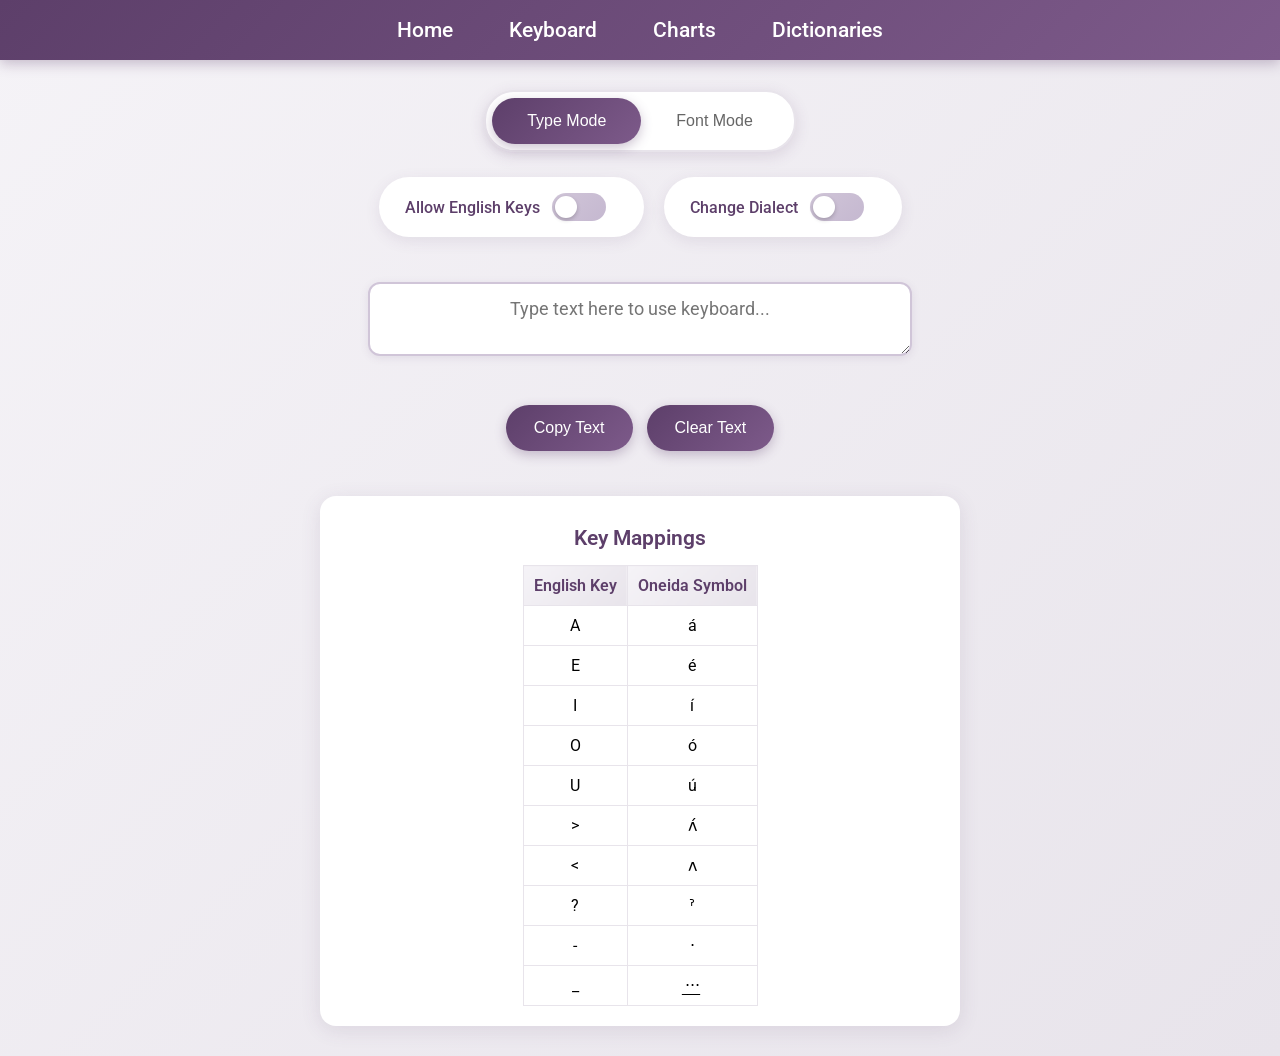
==== commit 2a15ec14: "Major visual improvements" ====
--- a/keyboard.html
+++ b/keyboard.html
@@ -6,432 +6,7 @@
     <title>Oneida Language Keyboard</title>
     <link href="https://fonts.googleapis.com/css2?family=Roboto:wght@400;700&display=swap" rel="stylesheet">
     <link rel="icon" type="image/x-icon" href="favicon.ico">
-    <style>
-        html, body {
-            margin: 0;
-            padding: 0;
-            box-sizing: border-box;
-        }
-
-        body {
-            font-family: "Roboto", sans-serif;
-            font-weight: 400;
-            font-style: normal;
-            background: linear-gradient(135deg, #f5f3f7 0%, #e8e4eb 100%);
-            min-height: 100vh;
-        }
-
-        #container {
-            text-align: center;
-            margin: 20px auto;
-            padding: 10px;
-            max-width: 90%;
-            justify-content: center;
-        }
-        
-        #textInput {
-            width: 90%;
-            max-width: 500px;
-            padding: 15px 20px;
-            margin-top: 10px;
-            margin-left: 10px;
-            margin-right: 10px;
-            font-size: 1.1em;
-            border: 2px solid #d0c5d8;
-            border-radius: 12px;
-            text-align: center;
-            word-wrap: break-word;
-            resize: vertical;
-            height: 40px;
-            min-height: 40px;
-            max-height: 100px;
-            font-family: "Roboto", sans-serif;
-            background: white;
-            box-shadow: 0 2px 8px rgba(93, 63, 106, 0.1);
-            transition: all 0.3s ease;
-        }
-
-        #textInput:focus {
-            outline: none;
-            border-color: #5D3F6A;
-            box-shadow: 0 4px 12px rgba(93, 63, 106, 0.2);
-        }
-
-        #copyButton, #clearTextBtn {
-            padding: 14px 28px;
-            font-size: 1em;
-            background: linear-gradient(135deg, #5D3F6A 0%, #7d5a8a 100%);
-            color: white;
-            border: none;
-            border-radius: 25px;
-            cursor: pointer;
-            transition: all 0.3s ease;
-            margin: 5px;
-            font-weight: 500;
-            box-shadow: 0 4px 12px rgba(93, 63, 106, 0.3);
-        }
-
-        #copyButton:hover, #clearTextBtn:hover {
-            background: linear-gradient(135deg, #7d5a8a 0%, #5D3F6A 100%);
-            transform: translateY(-2px);
-            box-shadow: 0 6px 16px rgba(93, 63, 106, 0.4);
-        }
-
-        #copyButton:active, #clearTextBtn:active {
-            transform: translateY(0);
-            box-shadow: 0 2px 8px rgba(93, 63, 106, 0.3);
-        }
-
-        /* Mode Toggle Styles */
-        .mode-toggle-container {
-            text-align: center;
-            margin: 30px auto 20px;
-            max-width: 400px;
-        }
-
-        .mode-toggle {
-            display: inline-flex;
-            background: white;
-            border-radius: 30px;
-            padding: 6px;
-            box-shadow: 0 4px 15px rgba(93, 63, 106, 0.15);
-            border: 2px solid #e8e4eb;
-        }
-
-        .mode-btn {
-            padding: 14px 35px;
-            font-size: 1em;
-            border: none;
-            border-radius: 25px;
-            cursor: pointer;
-            transition: all 0.3s ease;
-            background-color: transparent;
-            color: #666;
-            font-weight: 500;
-        }
-
-        .mode-btn.active {
-            background: linear-gradient(135deg, #5D3F6A 0%, #7d5a8a 100%);
-            color: white;
-            box-shadow: 0 4px 12px rgba(93, 63, 106, 0.3);
-        }
-
-        .mode-btn:hover:not(.active) {
-            background-color: #f5f3f7;
-            color: #5D3F6A;
-        }
-
-        /* Option Toggles Styles */
-        .options-container {
-            text-align: center;
-            margin: 25px auto;
-            max-width: 600px;
-            display: flex;
-            flex-wrap: wrap;
-            justify-content: center;
-            gap: 20px;
-        }
-
-        .toggle-option {
-            display: flex;
-            align-items: center;
-            background: white;
-            padding: 14px 24px;
-            border-radius: 30px;
-            box-shadow: 0 4px 15px rgba(93, 63, 106, 0.1);
-            transition: all 0.3s ease;
-            border: 2px solid transparent;
-        }
-
-        .toggle-option:hover {
-            box-shadow: 0 6px 20px rgba(93, 63, 106, 0.2);
-            border-color: #e8e4eb;
-            transform: translateY(-2px);
-        }
-
-        .toggle-option label {
-            margin-right: 12px;
-            font-weight: 500;
-            color: #5D3F6A;
-            cursor: pointer;
-            user-select: none;
-        }
-
-        .toggle-switch {
-            position: relative;
-            width: 54px;
-            height: 28px;
-            cursor: pointer;
-        }
-
-        .toggle-switch input {
-            opacity: 0;
-            width: 0;
-            height: 0;
-        }
-
-        .toggle-slider {
-            position: absolute;
-            top: 0;
-            left: 0;
-            right: 0;
-            bottom: 0;
-            background: linear-gradient(135deg, #d0c5d8 0%, #c5b8d0 100%);
-            transition: 0.3s;
-            border-radius: 28px;
-        }
-
-        .toggle-slider:before {
-            position: absolute;
-            content: "";
-            height: 22px;
-            width: 22px;
-            left: 3px;
-            bottom: 3px;
-            background: white;
-            transition: 0.3s;
-            border-radius: 50%;
-            box-shadow: 0 2px 4px rgba(0, 0, 0, 0.2);
-        }
-
-        .toggle-switch input:checked + .toggle-slider {
-            background: linear-gradient(135deg, #5D3F6A 0%, #7d5a8a 100%);
-        }
-
-        .toggle-switch input:checked + .toggle-slider:before {
-            transform: translateX(26px);
-        }
-
-        .table-container {
-            overflow-x: auto;
-            margin: 30px auto;
-            max-width: 400px;
-            background: white;
-            border-radius: 16px;
-            padding: 20px;
-            box-shadow: 0 4px 20px rgba(93, 63, 106, 0.12);
-        }
-
-        table {
-            border-collapse: collapse;
-            width: 100%;
-            max-width: 350px;
-            margin: auto;
-            font-size: 1em;
-        }
-
-        th, td {
-            border: 1px solid #e8e4eb;
-            padding: 12px;
-            text-align: center;
-            overflow: hidden;
-            white-space: nowrap;
-        }
-
-        th {
-            background: linear-gradient(135deg, #f5f3f7 0%, #e8e4eb 100%);
-            color: #5D3F6A;
-            font-weight: 600;
-        }
-
-        td {
-            background: white;
-        }
-
-        caption {
-            font-weight: 600;
-            font-size: 1.3em;
-            margin-bottom: 15px;
-            color: #5D3F6A;
-        }
-
-        .navbar {
-            background: linear-gradient(135deg, #5D3F6A 0%, #7d5a8a 100%);
-            display: flex;
-            flex-wrap: wrap;
-            justify-content: left;
-            text-align: center;
-            box-shadow: 0 4px 12px rgba(93, 63, 106, 0.3);
-        }
-
-        .navbar a {
-            font-size: 1.3em;
-            color: white;
-            text-decoration: none;
-            padding: 18px 28px;
-            text-align: left;
-            transition: all 0.3s ease;
-            font-weight: 500;
-        }
-
-        .navbar a:hover {
-            background-color: rgba(255, 255, 255, 0.15);
-            color: white;
-        }
-
-        .dropdown {
-            position: relative;
-            display: flex;
-            flex-wrap: wrap;
-            justify-content: center;
-        }   
-        
-        .dropdown-content {
-            display: none;
-            position: absolute;
-            background-color: #f9f9f9;
-            min-width: 100px;
-            box-shadow: 0px 8px 16px rgba(0, 0, 0, 0.2);
-            z-index: 1;
-            top: 100%;
-            left: 0;
-        }
-        
-        .dropdown-content.show {
-            display: block;
-        }
-
-        .dropdown:hover .dropdown-content {
-            display: block;
-        }
-        
-        .dropdown:hover > a {
-            background-color: rgba(255, 255, 255, 0.15);
-            color: white;
-        }
-
-        .dropdown-content a {
-            color: #5D3F6A;
-            padding: 14px 18px;
-            text-decoration: none;
-            display: block;
-            font-weight: 500;
-            transition: all 0.2s ease;
-        }
-
-        .dropdown-content a:hover {
-            background-color: #f5f3f7;
-            color: #5D3F6A;
-            padding-left: 22px;
-        }
-
-        #copyMessage, #clearMessage {
-            position: fixed;
-            top: 50%;
-            left: 50%;
-            transform: translate(-50%, -50%);
-            background: linear-gradient(135deg, #5D3F6A 0%, #7d5a8a 100%);
-            color: white;
-            padding: 16px 32px;
-            border-radius: 12px;
-            font-weight: 600;
-            text-align: center;
-            opacity: 0;
-            transition: opacity 0.3s ease-in-out;
-            z-index: 1000;
-            box-shadow: 0 8px 24px rgba(93, 63, 106, 0.4);
-            font-size: 1.1em;
-        }
-
-        @media (max-width: 768px) {
-            .navbar {
-                justify-content: center;
-            }
-            
-            .navbar a {
-                font-size: 1.1em;
-                padding: 10px 20px;
-            }
-            
-            #textInput {
-                font-size: 0.8em;
-                padding: 8px;
-            }
-
-            #copyButton, #clearTextBtn {
-                font-size: 0.8em;
-                padding: 10px 15px;
-            }
-
-            .mode-btn {
-                padding: 10px 20px;
-                font-size: 0.9em;
-            }
-
-            .toggle-option {
-                padding: 8px 15px;
-            }
-
-            .toggle-option label {
-                font-size: 0.9em;
-            }
-
-            table th, table td {
-                font-size: 0.8em;
-            }
-            
-            caption {
-                font-size: 1em;
-            }
-        }
-
-        @media (max-width: 480px) {
-            .navbar {
-                justify-content: center;
-            }
-            
-            .navbar a {
-                font-size: 0.8em;
-                padding: 10px 20px;
-            }
-
-            #textInput {
-                font-size: .6em;
-                padding: 8px;
-            }
-
-            #copyButton, #clearTextBtn {
-                font-size: 0.6em;
-                padding: 8px 12px;
-            }
-
-            .mode-btn {
-                padding: 8px 15px;
-                font-size: 0.8em;
-            }
-
-            .toggle-option {
-                padding: 6px 12px;
-            }
-
-            .toggle-option label {
-                font-size: 0.8em;
-                margin-right: 8px;
-            }
-
-            .toggle-switch {
-                width: 40px;
-                height: 22px;
-            }
-
-            .toggle-slider:before {
-                height: 16px;
-                width: 16px;
-            }
-
-            .toggle-switch input:checked + .toggle-slider:before {
-                transform: translateX(18px);
-            }
-
-            table th, table td {
-                font-size: 0.6em;
-            }
-            
-            caption {
-                font-size: 0.8em;
-            }
-        }
-    </style>
+    <link rel="stylesheet" href="styles.css">
 </head>
 <body>
     <div class="navbar">
@@ -481,7 +56,7 @@
     </div>
 
     <div id="container">
-        <textarea id="textInput" rows="4" spellcheck="false" autocapitalize="off" autocomplete="off" autocorrect="off" placeholder="Type here using the Unicode keyboard..."></textarea>
+        <textarea id="textInput" rows="4" spellcheck="false" autocomplete="off" autocorrect="off" placeholder="Type here using the Unicode keyboard..."></textarea>
     </div>
     <div id="container">
         <button id="copyButton">Copy Text</button>
--- a/styles.css
+++ b/styles.css
@@ -0,0 +1,907 @@
+/* ===== BASE RESET ===== */
+html, body {
+    margin: 0;
+    padding: 0;
+    box-sizing: border-box;
+}
+
+body {
+    font-family: "Roboto", sans-serif;
+    font-weight: 400;
+    font-style: normal;
+    background: linear-gradient(135deg, #f5f3f7 0%, #e8e4eb 100%);
+    min-height: 100vh;
+}
+
+/* ===== NAVBAR ===== */
+.navbar {
+    background: linear-gradient(135deg, #5D3F6A 0%, #7d5a8a 100%);
+    display: flex;
+    flex-wrap: wrap;
+    justify-content: center;
+    text-align: center;
+    box-shadow: 0 4px 12px rgba(93, 63, 106, 0.3);
+    position: sticky;
+    top: 0;
+    z-index: 1000;
+}
+
+.navbar a {
+    font-size: 1.3em;
+    color: white;
+    text-decoration: none;
+    padding: 18px 28px;
+    text-align: left;
+    transition: all 0.3s ease;
+    font-weight: 500;
+}
+
+.navbar a:hover {
+    background-color: rgba(255, 255, 255, 0.15);
+    color: white;
+}
+
+/* ===== DROPDOWN ===== */
+.dropdown {
+    position: relative;
+    display: flex;
+    flex-wrap: wrap;
+    justify-content: center;
+}
+
+.dropdown-content {
+    display: none;
+    position: absolute;
+    background-color: #f9f9f9;
+    min-width: 100px;
+    box-shadow: 0px 8px 16px rgba(0, 0, 0, 0.2);
+    z-index: 1;
+    top: 100%;
+    left: 0;
+}
+
+.dropdown-content.show {
+    display: block;
+}
+
+.dropdown:hover .dropdown-content {
+    display: block;
+}
+
+.dropdown:hover > a {
+    background-color: rgba(255, 255, 255, 0.15);
+    color: white;
+}
+
+.dropdown-content a {
+    color: #5D3F6A;
+    padding: 14px 18px;
+    text-decoration: none;
+    display: block;
+    font-weight: 500;
+    transition: all 0.2s ease;
+}
+
+.dropdown-content a:hover {
+    background-color: #f5f3f7;
+    color: #5D3F6A;
+    padding-left: 22px;
+}
+
+/* ===== TABLES (SHARED) ===== */
+.table-container, .tables-container {
+    overflow-x: auto;
+    max-width: 600px;
+    margin: 30px auto;
+    background: white;
+    border-radius: 16px;
+    padding: 20px;
+    box-shadow: 0 4px 20px rgba(93, 63, 106, 0.12);
+}
+
+.interactive-table-container {
+    overflow-x: auto;
+    max-width: 1400px;
+    margin: 30px auto;
+    background: white;
+    border-radius: 16px;
+    padding: 20px;
+    box-shadow: 0 4px 20px rgba(93, 63, 106, 0.12);
+}
+
+
+table {
+    border-collapse: collapse;
+    margin: auto;
+}
+
+th, td {
+    border: 1px solid #e8e4eb;
+    padding: 10px;
+    text-align: center;
+    overflow: hidden;
+    white-space: nowrap;
+}
+
+th {
+    background: linear-gradient(135deg, #f5f3f7 0%, #e8e4eb 100%);
+    color: #5D3F6A;
+    font-weight: 600;
+}
+
+td {
+    background: white;
+}
+
+caption {
+    font-weight: 600;
+    font-size: 1.3em;
+    margin-bottom: 15px;
+    margin-top: 10px;
+    color: #5D3F6A;
+}
+
+/* ===== INDEX PAGE ===== */
+.welcome {
+    text-align: center;
+    margin: 40px auto;
+    padding: 30px;
+    max-width: 800px;
+    background: white;
+    border-radius: 16px;
+    box-shadow: 0 4px 20px rgba(93, 63, 106, 0.12);
+    color: #333;
+    font-size: 1.2em;
+}
+
+.welcome h1 {
+    margin-top: 10px;
+    font-size: 2em;
+    color: #5D3F6A;
+    font-weight: 600;
+}
+
+.welcome p {
+    margin: 15px 0;
+    line-height: 1.6;
+}
+
+.sources {
+    margin-top: 30px;
+    font-size: 1em;
+    margin-bottom: 10px;
+    padding: 20px;
+    background: #f5f3f7;
+    border-radius: 12px;
+}
+
+.sources p {
+    margin: 10px 0;
+}
+
+.sources a {
+    color: #5D3F6A;
+    text-decoration: none;
+    font-weight: 500;
+    transition: color 0.3s ease;
+}
+
+.sources a:hover {
+    color: #7d5a8a;
+    text-decoration: underline;
+}
+
+/* ===== KEYBOARD PAGE ===== */
+#container {
+    text-align: center;
+    margin: 20px auto;
+    padding: 10px;
+    max-width: 90%;
+    justify-content: center;
+}
+
+#textInput {
+    width: 90%;
+    max-width: 500px;
+    padding: 15px 20px;
+    margin-top: 10px;
+    margin-left: 10px;
+    margin-right: 10px;
+    font-size: 1.1em;
+    border: 2px solid #d0c5d8;
+    border-radius: 12px;
+    text-align: center;
+    word-wrap: break-word;
+    resize: vertical;
+    height: 40px;
+    min-height: 40px;
+    max-height: 100px;
+    font-family: "Roboto", sans-serif;
+    background: white;
+    box-shadow: 0 2px 8px rgba(93, 63, 106, 0.1);
+}
+
+#textInput:focus {
+    outline: none;
+    border-color: #5D3F6A;
+    box-shadow: 0 4px 12px rgba(93, 63, 106, 0.2);
+}
+
+#copyButton, #clearTextBtn {
+    padding: 14px 28px;
+    font-size: 1em;
+    background: linear-gradient(135deg, #5D3F6A 0%, #7d5a8a 100%);
+    color: white;
+    border: none;
+    border-radius: 25px;
+    cursor: pointer;
+    transition: all 0.3s ease;
+    margin: 5px;
+    font-weight: 500;
+    box-shadow: 0 4px 12px rgba(93, 63, 106, 0.3);
+}
+
+#copyButton:hover, #clearTextBtn:hover {
+    background: linear-gradient(135deg, #7d5a8a 0%, #5D3F6A 100%);
+    transform: translateY(-2px);
+    box-shadow: 0 6px 16px rgba(93, 63, 106, 0.4);
+}
+
+#copyButton:active, #clearTextBtn:active {
+    transform: translateY(0);
+    box-shadow: 0 2px 8px rgba(93, 63, 106, 0.3);
+}
+
+.mode-toggle-container {
+    text-align: center;
+    margin: 30px auto 20px;
+    max-width: 400px;
+}
+
+.mode-toggle {
+    display: inline-flex;
+    background: white;
+    border-radius: 30px;
+    padding: 6px;
+    box-shadow: 0 4px 15px rgba(93, 63, 106, 0.15);
+    border: 2px solid #e8e4eb;
+}
+
+.mode-btn {
+    padding: 14px 35px;
+    font-size: 1em;
+    border: none;
+    border-radius: 25px;
+    cursor: pointer;
+    transition: all 0.3s ease;
+    background-color: transparent;
+    color: #666;
+    font-weight: 500;
+}
+
+.mode-btn.active {
+    background: linear-gradient(135deg, #5D3F6A 0%, #7d5a8a 100%);
+    color: white;
+    box-shadow: 0 4px 12px rgba(93, 63, 106, 0.3);
+}
+
+.mode-btn:hover:not(.active) {
+    background-color: #f5f3f7;
+    color: #5D3F6A;
+}
+
+.options-container {
+    text-align: center;
+    margin: 25px auto;
+    max-width: 600px;
+    display: flex;
+    flex-wrap: wrap;
+    justify-content: center;
+    gap: 20px;
+}
+
+.toggle-option {
+    display: flex;
+    align-items: center;
+    background: white;
+    padding: 14px 24px;
+    border-radius: 30px;
+    box-shadow: 0 4px 15px rgba(93, 63, 106, 0.1);
+    transition: all 0.3s ease;
+    border: 2px solid transparent;
+}
+
+.toggle-option:hover {
+    box-shadow: 0 6px 20px rgba(93, 63, 106, 0.2);
+    border-color: #e8e4eb;
+    transform: translateY(-2px);
+}
+
+.toggle-option label {
+    margin-right: 12px;
+    font-weight: 500;
+    color: #5D3F6A;
+    cursor: pointer;
+}
+
+.toggle-switch {
+    position: relative;
+    width: 54px;
+    height: 28px;
+    cursor: pointer;
+}
+
+.toggle-switch input {
+    opacity: 0;
+    width: 0;
+    height: 0;
+}
+
+.toggle-slider {
+    position: absolute;
+    top: 0;
+    left: 0;
+    right: 0;
+    bottom: 0;
+    background: linear-gradient(135deg, #d0c5d8 0%, #c5b8d0 100%);
+    transition: 0.3s;
+    border-radius: 28px;
+}
+
+.toggle-slider:before {
+    position: absolute;
+    content: "";
+    height: 22px;
+    width: 22px;
+    left: 3px;
+    bottom: 3px;
+    background: white;
+    transition: 0.3s;
+    border-radius: 50%;
+    box-shadow: 0 2px 4px rgba(0, 0, 0, 0.2);
+}
+
+.toggle-switch input:checked + .toggle-slider {
+    background: linear-gradient(135deg, #5D3F6A 0%, #7d5a8a 100%);
+}
+
+.toggle-switch input:checked + .toggle-slider:before {
+    transform: translateX(26px);
+}
+
+#copyMessage, #clearMessage {
+    position: fixed;
+    top: 50%;
+    left: 50%;
+    transform: translate(-50%, -50%);
+    background: linear-gradient(135deg, #5D3F6A 0%, #7d5a8a 100%);
+    color: white;
+    padding: 16px 32px;
+    border-radius: 12px;
+    font-weight: 600;
+    text-align: center;
+    opacity: 0;
+    transition: opacity 0.3s ease-in-out;
+    z-index: 1000;
+    box-shadow: 0 8px 24px rgba(93, 63, 106, 0.4);
+    font-size: 1.1em;
+}
+
+/* ===== CHART PAGES (possessives, pronouns, transitives) ===== */
+.left-column {
+    background: linear-gradient(135deg, #f5f3f7 0%, #e8e4eb 100%);
+    color: #333;
+}
+
+table.large-caption caption {
+    font-size: 1.8em;
+    margin-top: 20px;
+}
+
+.tables-container {
+    overflow-x: auto;
+    margin: 30px auto;
+    max-width: 600px;
+    text-align: center;
+}
+
+.table-row {
+    display: flex;
+    justify-content: center;
+    gap: 30px;
+}
+
+.navigation {
+    display: flex;
+    justify-content: center;
+    gap: 30px;
+    margin: 20px 0;
+}
+
+.navigation button {
+    width: 235px;
+    padding: 14px 28px;
+    font-size: 1em;
+    cursor: pointer;
+    background: linear-gradient(135deg, #5D3F6A 0%, #7d5a8a 100%);
+    color: white;
+    border: none;
+    border-radius: 25px;
+    transition: all 0.3s ease;
+    font-weight: 500;
+    box-shadow: 0 4px 12px rgba(93, 63, 106, 0.3);
+}
+
+.navigation button:disabled {
+    background: linear-gradient(135deg, #c5b8d0 0%, #d0c5d8 100%);
+    cursor: not-allowed;
+    box-shadow: none;
+}
+
+.navigation button:hover:not(:disabled) {
+    background: linear-gradient(135deg, #7d5a8a 0%, #5D3F6A 100%);
+    transform: translateY(-2px);
+    box-shadow: 0 6px 16px rgba(93, 63, 106, 0.4);
+}
+
+.stem-tab {
+    display: none;
+}
+
+.stem-tab:first-child {
+    display: block;
+}
+
+/* Transitives highlight styles */
+.highlighted-header {
+    background: linear-gradient(135deg, #d0c5d8 0%, #c5b8d0 100%) !important;
+    color: #5D3F6A !important;
+}
+
+.highlighted-left-column {
+    background: linear-gradient(135deg, #d0c5d8 0%, #c5b8d0 100%) !important;
+}
+
+.highlighted-cell {
+    background-color: #c5b8d0 !important;
+}
+
+.highlighted-row {
+    background-color: #f5f3f7;
+}
+
+.highlighted-column {
+    background-color: #f5f3f7;
+}
+
+/* Transitives table sizing */
+.interactive-table {
+    width: 1200px;
+    font-size: 1.2em;
+}
+
+/* ===== DICTIONARY PAGES (nouns, particles) ===== */
+.dictionary-container {
+    width: 100%;
+    max-width: 1600px;
+    margin: 20px auto;
+    padding: 10px;
+    box-sizing: border-box;
+    display: flex;
+    flex-direction: column;
+    align-items: center;
+}
+
+#searchInput {
+    width: 90%;
+    max-width: 500px;
+    padding: 15px 20px;
+    margin-top: 10px;
+    margin-left: 10px;
+    margin-right: 10px;
+    font-size: 1.1em;
+    border: 2px solid #d0c5d8;
+    border-radius: 12px;
+    text-align: center;
+    word-wrap: break-word;
+    font-family: "Roboto", sans-serif;
+    background: white;
+    box-shadow: 0 2px 8px rgba(93, 63, 106, 0.1);
+    transition: all 0.3s ease;
+}
+
+#searchInput:focus {
+    outline: none;
+    border-color: #5D3F6A;
+    box-shadow: 0 4px 12px rgba(93, 63, 106, 0.2);
+}
+
+.filters {
+    display: flex;
+    flex-wrap: wrap;
+    margin-top: 20px;
+    justify-content: center;
+    background: linear-gradient(135deg, #5D3F6A 0%, #7d5a8a 100%);
+    border-radius: 12px;
+    padding: 6px;
+    box-shadow: 0 4px 12px rgba(93, 63, 106, 0.3);
+    gap: 4px;
+}
+
+.filter-btn, .filter-dropbtn {
+    padding: 12px 20px;
+    font-size: 1em;
+    cursor: pointer;
+    background-color: transparent;
+    color: white;
+    border: none;
+    border-radius: 8px;
+    transition: all 0.3s ease;
+    font-weight: 500;
+}
+
+.filter-btn:hover, .filter-btn.active {
+    background-color: rgba(255, 255, 255, 0.2);
+    color: white;
+}
+
+.filter-btn.active {
+    background: rgba(255, 255, 255, 0.25);
+    box-shadow: 0 2px 8px rgba(0, 0, 0, 0.1);
+    color: #5D3F6A;
+}
+
+.filter-btn.active, .filter-dropbtn.active {
+    background: rgba(255, 255, 255, 0.25);
+    box-shadow: 0 2px 8px rgba(0, 0, 0, 0.1);
+    color: white;
+}
+
+.filter-dropbtn {
+    padding: 15px 20px;
+    font-size: 16px;
+    background-color: transparent;
+    color: white;
+    border: none;
+    transition: all 0.3s ease;
+    cursor: pointer;
+    font-weight: 500;
+}
+
+.dropdown-table {
+    display: none;
+    position: absolute;
+    background-color: #f9f9f9;
+    min-width: 100px;
+    box-shadow: 0px 8px 16px rgba(0, 0, 0, 0.2);
+    z-index: 1;
+    top: 100%;
+    left: 0;
+}
+
+.dropdown-table button {
+    display: block;
+    width: 150px;
+    padding: 15px 20px;
+    border: none;
+    background: none;
+    color: #5D3F6A;
+    text-align: left;
+    cursor: pointer;
+    font-weight: 500;
+    transition: all 0.2s ease;
+}
+
+.dropdown-table button:hover, .dropdown-table button.active {
+    background-color: #e5e1e9;
+    color: #5D3F6A;
+}
+
+.filters .dropdown:hover .dropdown-table {
+    display: block;
+}
+
+.filter-dropbtn:hover, .dropdown:hover .filter-dropbtn {
+    background-color: rgba(255, 255, 255, 0.2);
+    color: white;
+}
+
+/* Nouns table */
+.nouns-table {
+    width: auto;
+    border-collapse: collapse;
+}
+
+.nouns-table th, .nouns-table td {
+    padding: 10px;
+    border: 1px solid #e8e4eb;
+    width: 300px;
+}
+
+.nouns-table th {
+    background: linear-gradient(135deg, #f5f3f7 0%, #e8e4eb 100%);
+    color: #5D3F6A;
+}
+
+.nouns-table td {
+    text-align: left;
+    background: white;
+}
+
+/* Particles table */
+.particles-table {
+    width: auto;
+    border-collapse: collapse;
+}
+
+.particles-table th, .particles-table td {
+    padding: 10px;
+    border: 1px solid #e8e4eb;
+    width: 300px;
+}
+
+.particles-table th {
+    background: linear-gradient(135deg, #f5f3f7 0%, #e8e4eb 100%);
+    color: #5D3F6A;
+}
+
+.particles-table td {
+    text-align: left;
+    background: white;
+}
+
+/* Shared dictionary */
+.hidden-column {
+    display: none;
+}
+
+.underline {
+    text-decoration: underline;
+}
+
+.no-results {
+    display: none;
+    color: #5D3F6A;
+    font-weight: bold;
+    font-size: 1.5em;
+    margin: 20px;
+    text-align: center;
+}
+
+.pagination {
+    margin: 10px 0;
+    display: flex;
+    justify-content: center;
+    align-items: center;
+}
+
+.page-btn {
+    padding: 12px 24px;
+    font-size: 1em;
+    cursor: pointer;
+    background: linear-gradient(135deg, #5D3F6A 0%, #7d5a8a 100%);
+    color: white;
+    border: none;
+    border-radius: 25px;
+    margin: 0 5px;
+    transition: all 0.3s ease;
+    font-weight: 500;
+    box-shadow: 0 4px 12px rgba(93, 63, 106, 0.3);
+}
+
+.page-btn:hover {
+    background: linear-gradient(135deg, #7d5a8a 0%, #5D3F6A 100%);
+    transform: translateY(-2px);
+    box-shadow: 0 6px 16px rgba(93, 63, 106, 0.4);
+}
+
+.page-btn:disabled {
+    background: linear-gradient(135deg, #c5b8d0 0%, #d0c5d8 100%);
+    cursor: not-allowed;
+    transform: none;
+    box-shadow: none;
+}
+
+#pageInfo {
+    font-size: 1em;
+    margin: 0 15px;
+    color: #5D3F6A;
+    font-weight: 500;
+}
+
+.table-caption {
+    font-size: 1.3em;
+    margin-bottom: 15px;
+    text-align: center;
+    color: #5D3F6A;
+    font-weight: 600;
+}
+
+/* ===== RESPONSIVE ===== */
+@media (max-width: 1300px) {
+    .interactive-table {
+        width: 900px;
+    }
+
+    .interactive-table th, .interactive-table td {
+        font-size: 0.8em;
+    }
+
+    .interactive-table.large-caption caption {
+        font-size: 1.4em;
+    }
+}
+
+@media (max-width: 950px) {
+    .interactive-table {
+        width: 750px;
+    }
+
+    .interactive-table th, .interactive-table td {
+        font-size: 0.7em;
+    }
+
+    .interactive-table.large-caption caption {
+        font-size: 1.3em;
+    }
+}
+
+@media (max-width: 768px) {
+    .navbar {
+        justify-content: center;
+    }
+
+    .navbar a {
+        font-size: 1.1em;
+        padding: 10px 20px;
+    }
+
+    #textInput {
+        font-size: 0.8em;
+        padding: 8px;
+    }
+
+    #copyButton, #clearTextBtn {
+        font-size: 0.8em;
+        padding: 10px 15px;
+    }
+
+    .mode-btn {
+        padding: 10px 20px;
+        font-size: 0.9em;
+    }
+
+    .toggle-option {
+        padding: 8px 15px;
+    }
+
+    .toggle-option label {
+        font-size: 0.9em;
+    }
+
+    table th, table td {
+        font-size: 0.8em;
+    }
+
+    caption {
+        font-size: 1em;
+    }
+
+    table.large-caption caption {
+        font-size: 1.4em;
+    }
+
+    .welcome {
+        font-size: 1em;
+        margin: 20px;
+        padding: 20px;
+    }
+
+    .welcome h1 {
+        font-size: 1.5em;
+    }
+
+    .interactive-table {
+        max-width: 450px;
+    }
+
+    .interactive-table th, .interactive-table td {
+        font-size: 0.6em;
+    }
+
+    .interactive-table.large-caption caption {
+        font-size: 1.1em;
+    }
+}
+
+@media (max-width: 480px) {
+    .navbar {
+        justify-content: center;
+    }
+
+    .navbar a {
+        font-size: 0.8em;
+        padding: 10px 20px;
+    }
+
+    #textInput {
+        font-size: 0.6em;
+        padding: 8px;
+    }
+
+    #copyButton, #clearTextBtn {
+        font-size: 0.6em;
+        padding: 8px 12px;
+    }
+
+    .mode-btn {
+        padding: 8px 15px;
+        font-size: 0.8em;
+    }
+
+    .toggle-option {
+        padding: 6px 12px;
+    }
+
+    .toggle-option label {
+        font-size: 0.8em;
+        margin-right: 8px;
+    }
+
+    .toggle-switch {
+        width: 40px;
+        height: 22px;
+    }
+
+    .toggle-slider:before {
+        height: 16px;
+        width: 16px;
+    }
+
+    .toggle-switch input:checked + .toggle-slider:before {
+        transform: translateX(18px);
+    }
+
+    table th, table td {
+        font-size: 0.6em;
+    }
+
+    caption {
+        font-size: 0.8em;
+    }
+
+    table.large-caption caption {
+        font-size: 1.2em;
+    }
+
+    .welcome {
+        font-size: 0.8em;
+        margin: 15px;
+        padding: 15px;
+    }
+
+    .welcome h1 {
+        font-size: 1.2em;
+    }
+
+    .navigation button {
+        max-width: 150px;
+        font-size: 0.6em;
+    }
+
+    .table-row, .navigation {
+        gap: 10px;
+    }
+
+    .interactive-table {
+        width: 350px;
+    }
+
+    .interactive-table.large-caption caption {
+        font-size: 0.9em;
+    }
+
+    .interactive-table th, .interactive-table td {
+        font-size: 0.4em;
+    }
+}
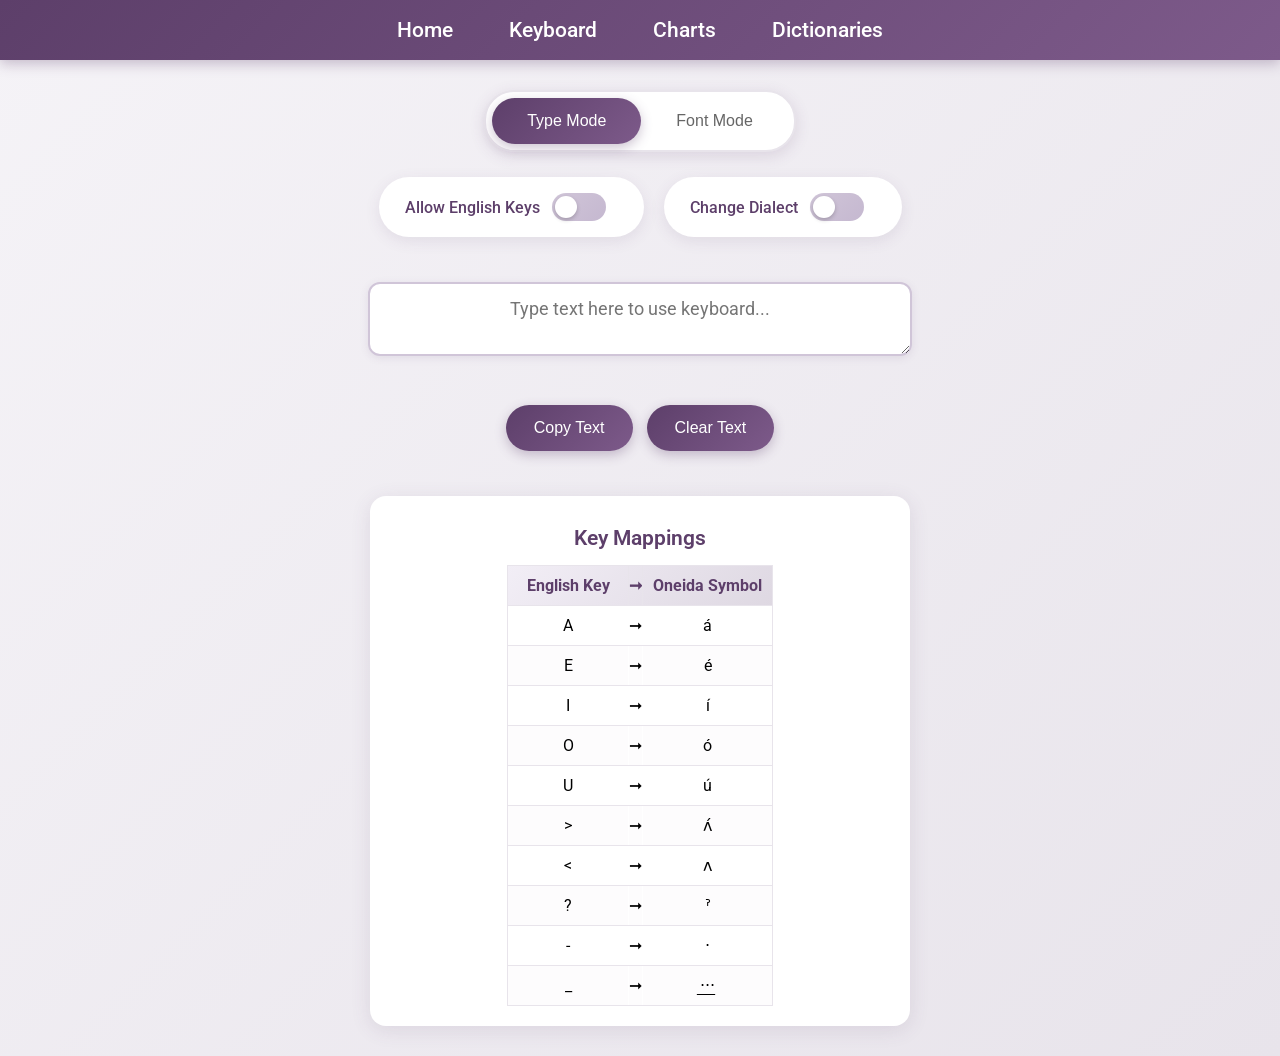
==== commit 89d5af23: "Style updates" ====
--- a/keyboard.html
+++ b/keyboard.html
@@ -37,7 +37,7 @@
         </div>
     </div>
 
-        <!-- Option Toggles -->
+    <!-- Option Toggles -->
     <div class="options-container">
         <div class="toggle-option">
             <label for="allowEnglishToggle">Allow English Keys</label>
@@ -71,6 +71,7 @@
             <thead>
                 <tr>
                     <th>English Key</th>
+                    <th>&#10142;</th>
                     <th>Oneida Symbol</th>
                 </tr>
             </thead>
@@ -204,7 +205,7 @@
         
         mappings.forEach(([key, symbol]) => {
             const row = document.createElement('tr');
-            row.innerHTML = `<td>${key}</td><td>${symbol}</td>`;
+            row.innerHTML = `<td>${key}</td><td>&#10142</td><td>${symbol}</td>`;
             tbody.appendChild(row);
         });
     }
--- a/styles.css
+++ b/styles.css
@@ -91,7 +91,7 @@
 /* ===== TABLES (SHARED) ===== */
 .table-container, .tables-container {
     overflow-x: auto;
-    max-width: 600px;
+    max-width: 500px;
     margin: 30px auto;
     background: white;
     border-radius: 16px;
@@ -123,14 +123,14 @@
     white-space: nowrap;
 }
 
-th {
-    background: linear-gradient(135deg, #f5f3f7 0%, #e8e4eb 100%);
+thead {
+    background: linear-gradient(135deg, #f2eef6 0%, #ded8e2 100%);
     color: #5D3F6A;
     font-weight: 600;
 }
 
-td {
-    background: white;
+tr:nth-child(even) td {
+    background: #f5f3f740;
 }
 
 caption {
@@ -387,10 +387,26 @@
     font-size: 1.1em;
 }
 
+#keyMappings td:first-child, #keyMappings td:nth-child(2) {
+    border-right-color: white;
+}
+
+#keyMappings td:first-child, #keyMappings td:nth-child(3) {
+    width: 100px;
+}
+
+#keyMappings td:nth-child(2), #keyMappings th:nth-child(2) {
+    width: 0px;
+    margin: 0;
+    padding: 0;
+    font-size: 1em;
+}
+
 /* ===== CHART PAGES (possessives, pronouns, transitives) ===== */
 .left-column {
-    background: linear-gradient(135deg, #f5f3f7 0%, #e8e4eb 100%);
-    color: #333;
+    background: linear-gradient(135deg, #f2eef6 0%, #ded8e2 100%) !important;
+    color: #5D3F6A !important;
+    font-weight: 600;
 }
 
 table.large-caption caption {
@@ -454,8 +470,8 @@
 
 /* Transitives highlight styles */
 .highlighted-header {
-    background: linear-gradient(135deg, #d0c5d8 0%, #c5b8d0 100%) !important;
-    color: #5D3F6A !important;
+    background: linear-gradient(135deg, #d0c5d8 0%, #c5b8d0 100%);
+    color: #5D3F6A;
 }
 
 .highlighted-left-column {
@@ -466,17 +482,9 @@
     background-color: #c5b8d0 !important;
 }
 
-.highlighted-row {
-    background-color: #f5f3f7;
-}
-
-.highlighted-column {
-    background-color: #f5f3f7;
-}
-
 /* Transitives table sizing */
 .interactive-table {
-    width: 1200px;
+    max-width: 1200px;
     font-size: 1.2em;
 }
 
@@ -484,6 +492,7 @@
 .dictionary-container {
     width: 100%;
     max-width: 1600px;
+    min-width: 500px;
     margin: 20px auto;
     padding: 10px;
     box-sizing: border-box;
@@ -612,15 +621,16 @@
     border-collapse: collapse;
 }
 
-.nouns-table th, .nouns-table td {
+.nouns-table th, .nouns-table td, .nouns-table tr {
     padding: 10px;
     border: 1px solid #e8e4eb;
     width: 300px;
 }
 
-.nouns-table th {
-    background: linear-gradient(135deg, #f5f3f7 0%, #e8e4eb 100%);
-    color: #5D3F6A;
+.nouns-table thead {
+    background: linear-gradient(135deg, #f2eef6 0%, #ded8e2 100%);
+    color: #5D3F6A;
+    font-weight: 600;
 }
 
 .nouns-table td {
@@ -640,9 +650,10 @@
     width: 300px;
 }
 
-.particles-table th {
-    background: linear-gradient(135deg, #f5f3f7 0%, #e8e4eb 100%);
-    color: #5D3F6A;
+.particles-table thead {
+    background: linear-gradient(135deg, #f2eef6 0%, #ded8e2 100%);
+    color: #5D3F6A;
+    font-weight: 600;
 }
 
 .particles-table td {
@@ -720,11 +731,12 @@
 /* ===== RESPONSIVE ===== */
 @media (max-width: 1300px) {
     .interactive-table {
-        width: 900px;
+        max-width: 900px;
     }
 
     .interactive-table th, .interactive-table td {
         font-size: 0.8em;
+        padding: 6px;
     }
 
     .interactive-table.large-caption caption {
@@ -734,11 +746,12 @@
 
 @media (max-width: 950px) {
     .interactive-table {
-        width: 750px;
+        max-width: 750px;
     }
 
     .interactive-table th, .interactive-table td {
         font-size: 0.7em;
+        padding: 3px;
     }
 
     .interactive-table.large-caption caption {
@@ -747,10 +760,6 @@
 }
 
 @media (max-width: 768px) {
-    .navbar {
-        justify-content: center;
-    }
-
     .navbar a {
         font-size: 1.1em;
         padding: 10px 20px;
@@ -812,6 +821,10 @@
     .interactive-table.large-caption caption {
         font-size: 1.1em;
     }
+
+    .interactive-table td, .interactive-table th {
+        padding: 1px;
+    }
 }
 
 @media (max-width: 480px) {
@@ -894,7 +907,7 @@
     }
 
     .interactive-table {
-        width: 350px;
+        max-width: 350px;
     }
 
     .interactive-table.large-caption caption {
@@ -904,4 +917,8 @@
     .interactive-table th, .interactive-table td {
         font-size: 0.4em;
     }
-}
+
+    .interactive-table td, .interactive-table th {
+        padding: 0px;
+    }
+}
